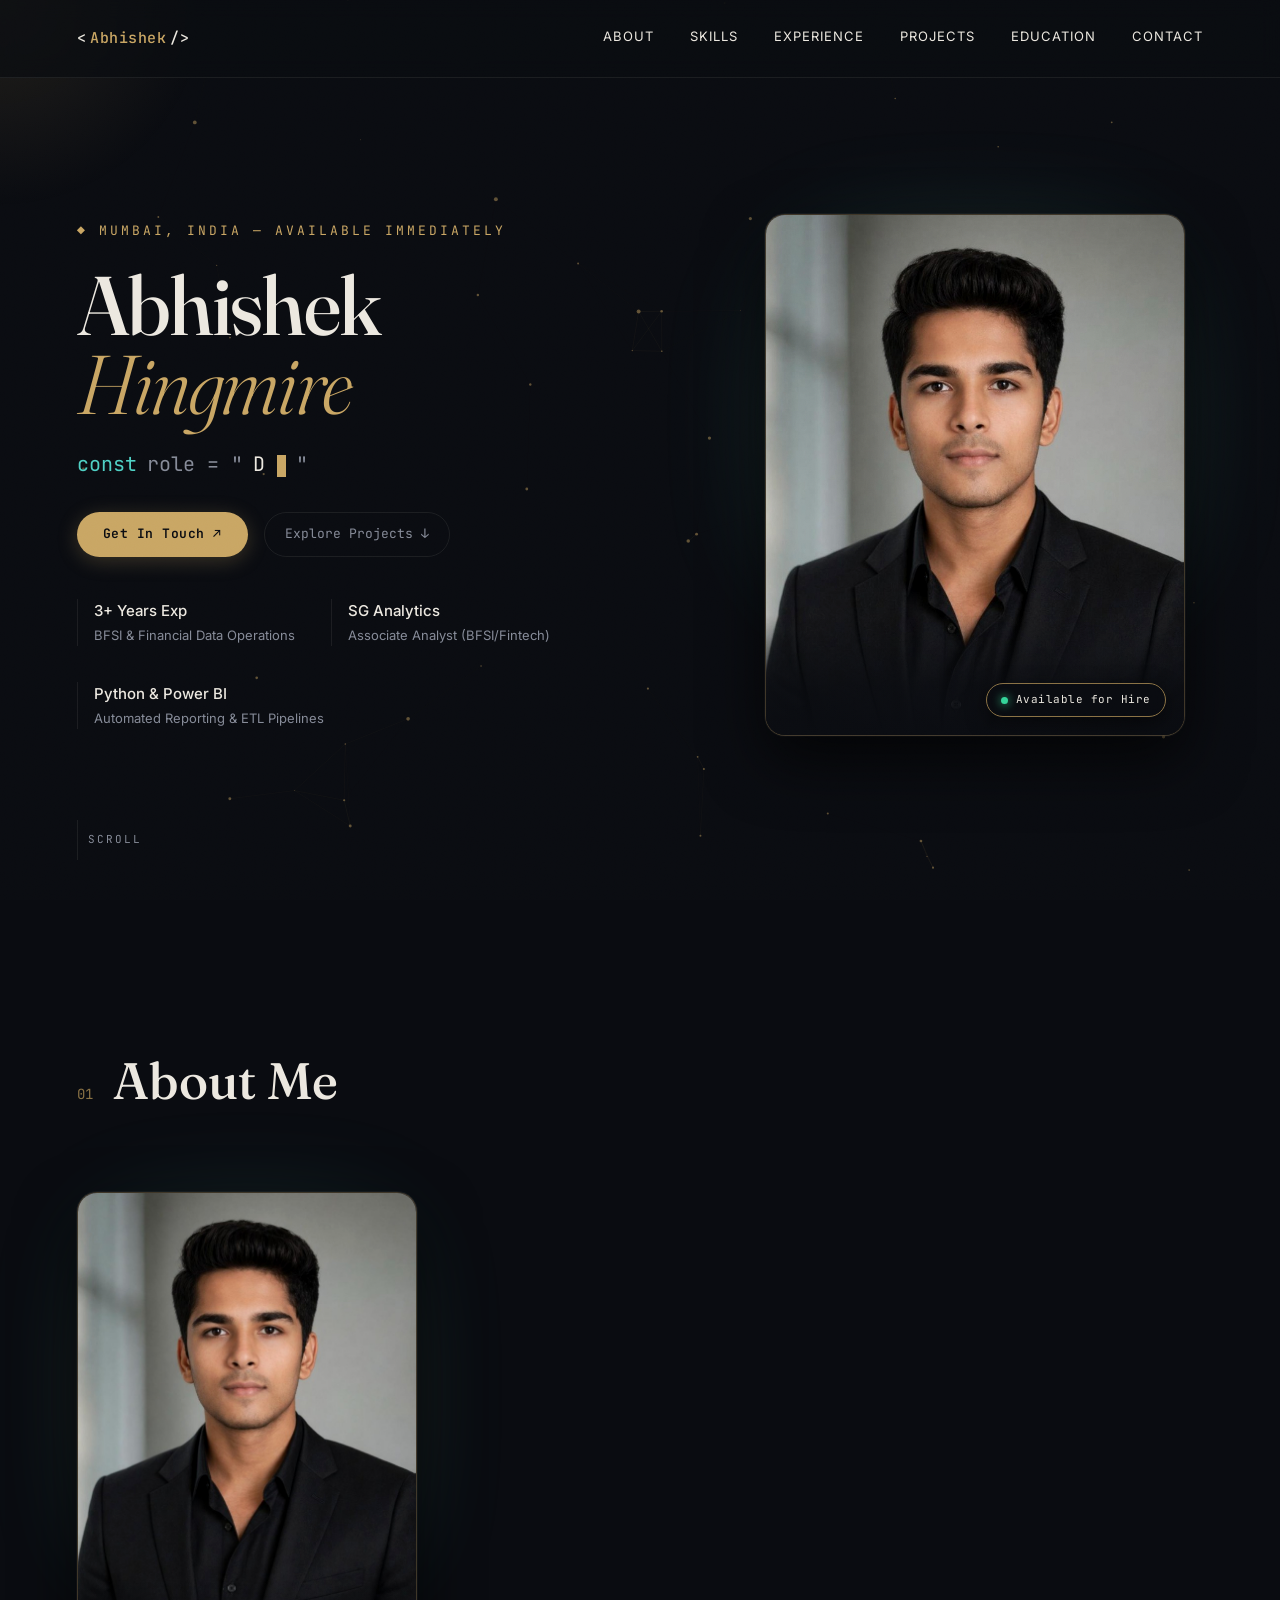
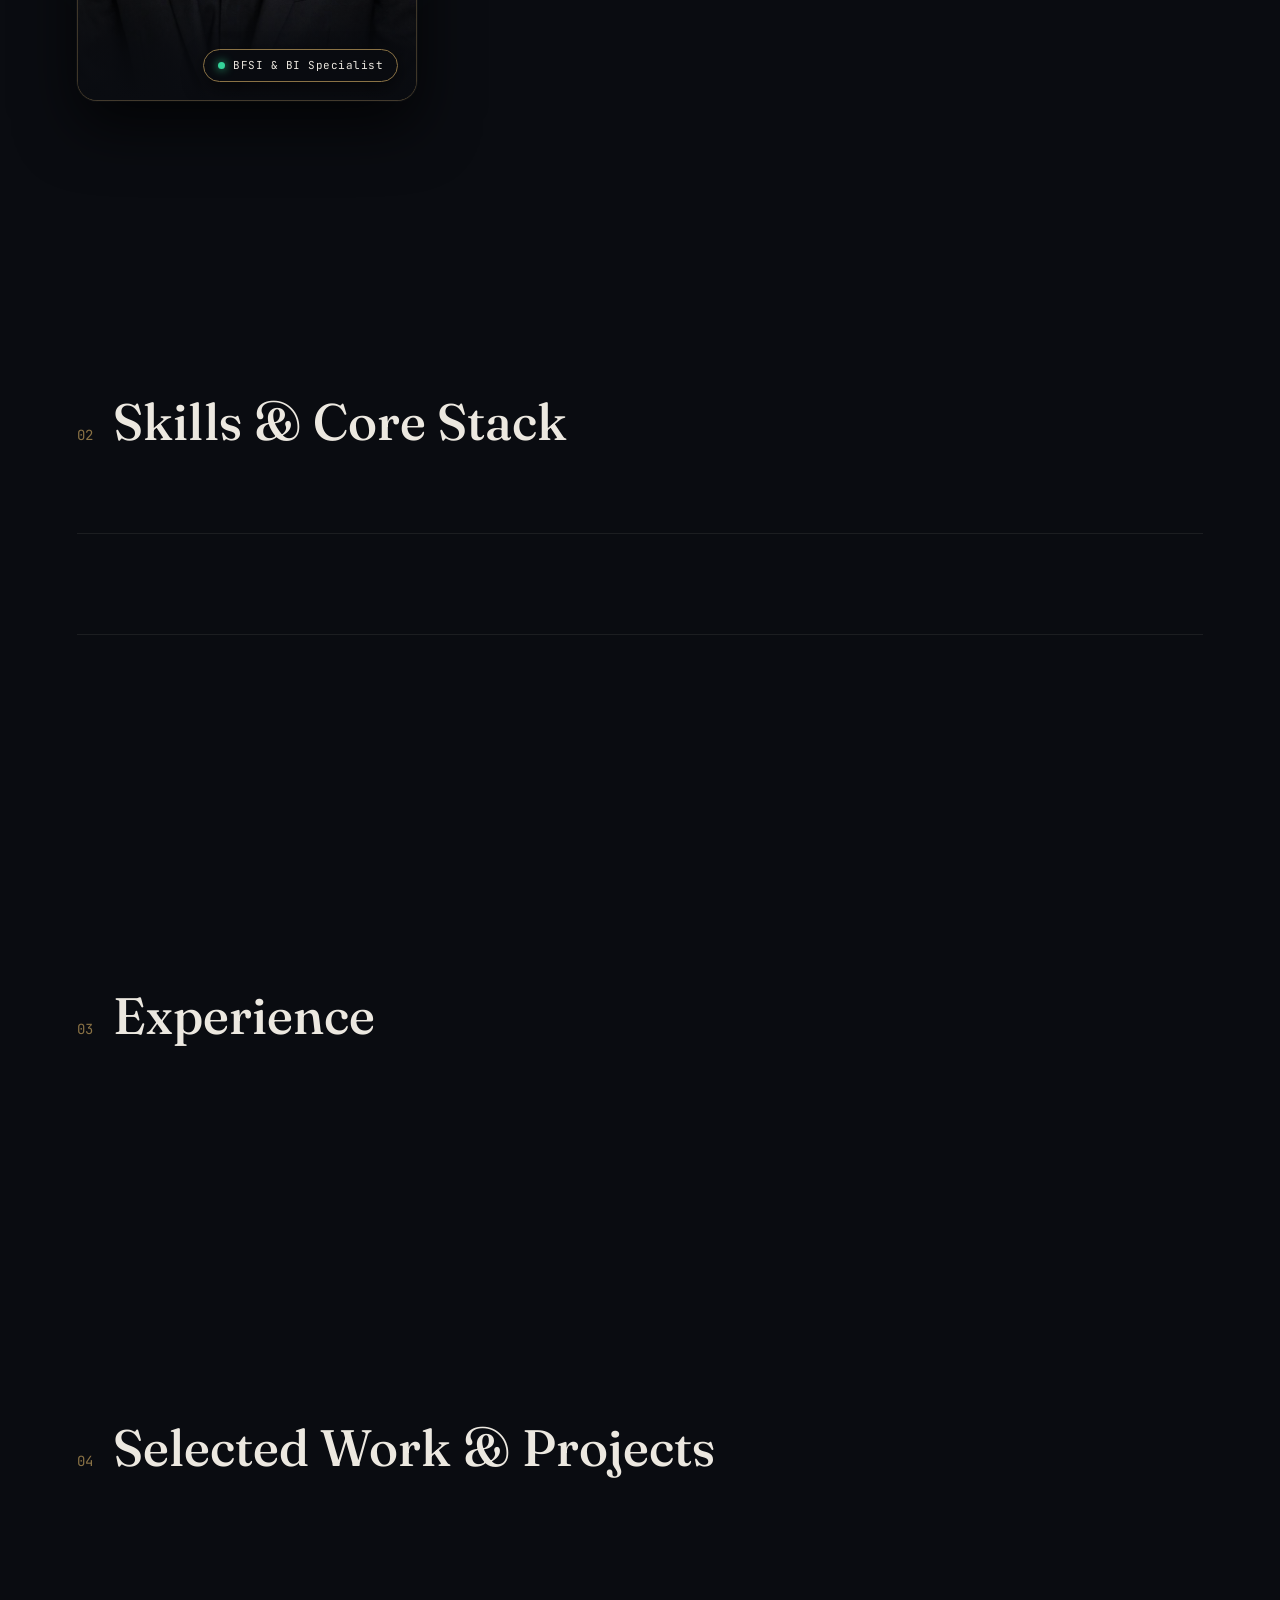
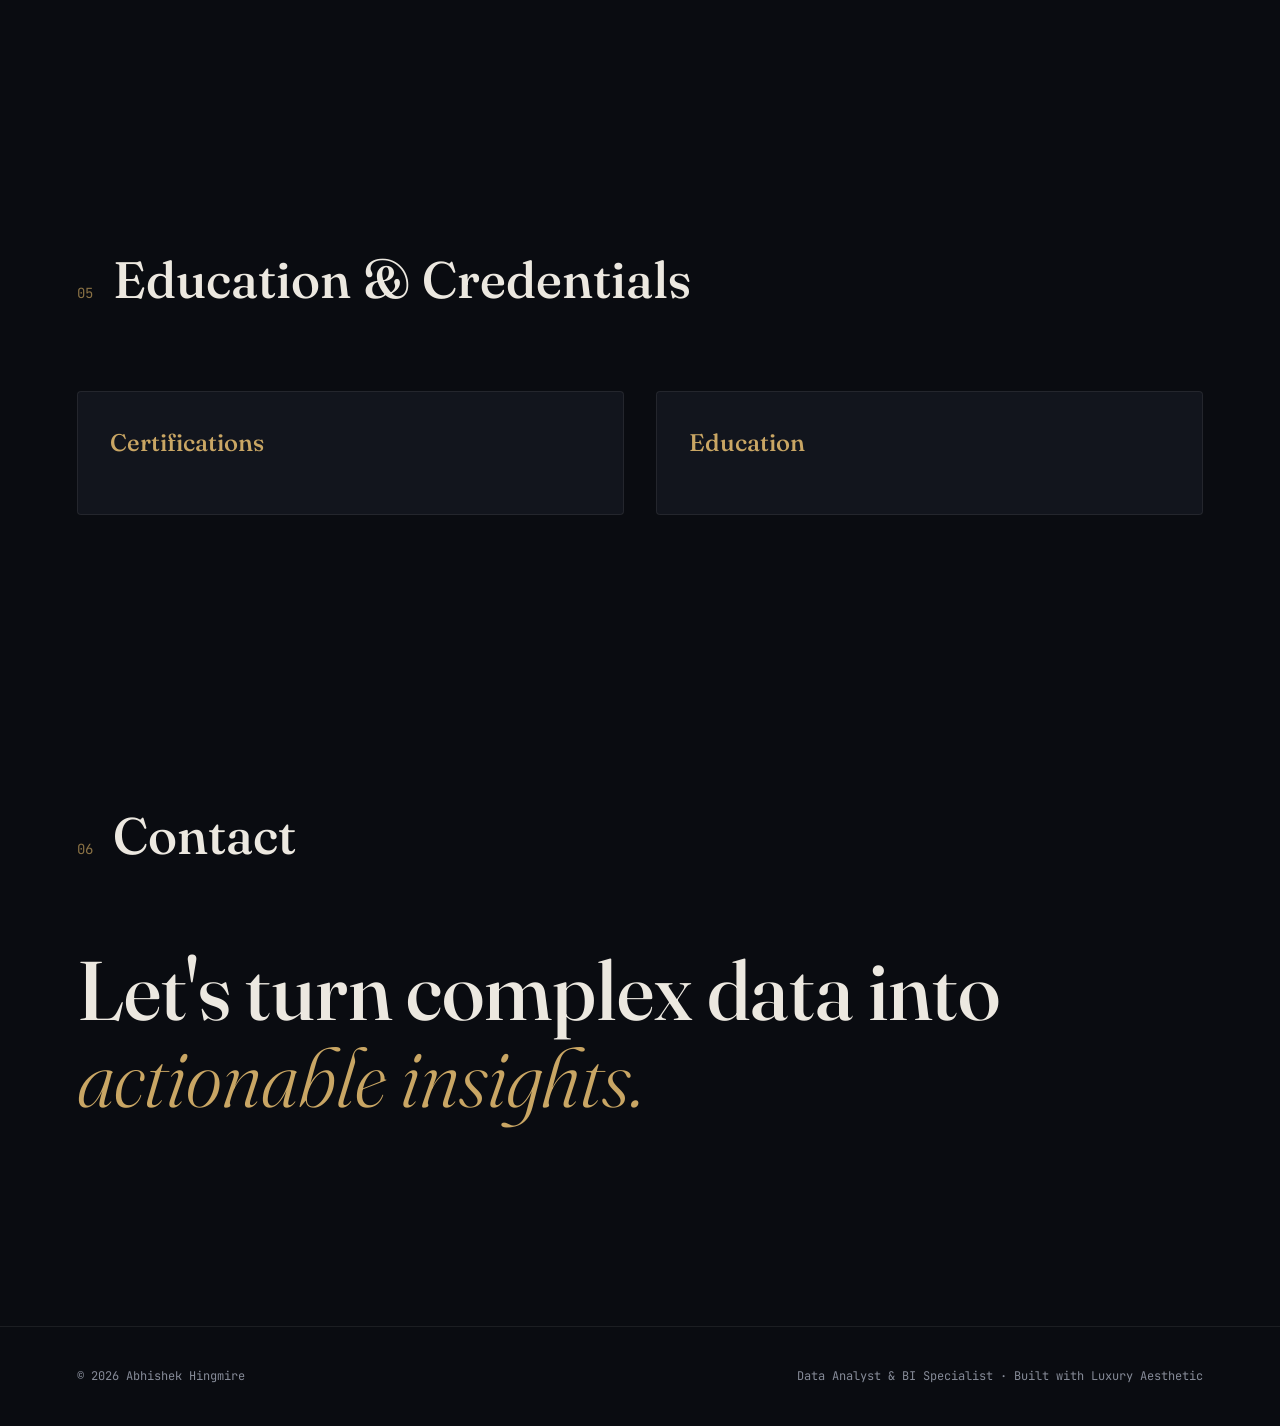
==== index.html @ c0e86081 "Add files via upload" ====
<!DOCTYPE html>
<html lang="en">
<head>
  <meta charset="UTF-8">
  <meta name="viewport" content="width=device-width, initial-scale=1.0">
  <title>Abhishek Hingmire — Data Analyst | BFSI & BI Specialist</title>
  <meta name="description" content="Portfolio of Abhishek Hingmire - Data Analyst with 3+ years experience in BFSI, Fintech analytics, Business Intelligence, Python, SQL, and MIS reporting.">
  <link rel="preconnect" href="https://fonts.googleapis.com">
  <link rel="preconnect" href="https://fonts.gstatic.com" crossorigin>
  <link href="https://fonts.googleapis.com/css2?family=Fraunces:ital,opsz,wght@0,9..144,300;0,9..144,500;0,9..144,600;1,9..144,400&family=Inter:wght@300;400;500;600;700&family=JetBrains+Mono:wght@400;500&display=swap" rel="stylesheet">
  <link rel="stylesheet" href="style.css">
</head>
<body>

  <div id="glow"></div>

  <!-- NAVIGATION -->
  <nav>
    <div class="logo" id="site-logo">&lt;<span>Abhishek</span>/&gt;</div>
    <div class="nav-links">
      <a href="#about">About</a>
      <a href="#skills">Skills</a>
      <a href="#experience">Experience</a>
      <a href="#projects">Projects</a>
      <a href="#credentials">Education</a>
      <a href="#contact">Contact</a>
    </div>
    <button class="nav-toggle" id="nav-toggle" aria-label="Toggle Navigation">☰</button>
  </nav>

  <!-- MOBILE MENU -->
  <div class="mobile-menu" id="mobile-menu">
    <a href="#about">About</a>
    <a href="#skills">Skills</a>
    <a href="#experience">Experience</a>
    <a href="#projects">Projects</a>
    <a href="#credentials">Education & Certs</a>
    <a href="#contact">Contact</a>
  </div>

  <!-- HERO SECTION -->
  <section class="hero" id="hero">
    <canvas id="particles"></canvas>
    <div class="hero-inner">
      <div class="hero-content">
        <div class="eyebrow" id="hero-eyebrow">Mumbai, India — Available Immediately</div>
        <h1 class="name" id="hero-name">Abhishek<br><em>Hingmire</em></h1>
        <div class="role-line">
          <span class="bracket">const</span> role = "<span id="typed"></span><span class="cursor-blink"></span>"
        </div>
        <div class="hero-actions">
          <a href="#contact" class="hero-cta-btn">Get In Touch ↗</a>
          <a href="#projects" class="hero-secondary-btn">Explore Projects ↓</a>
        </div>
        <div class="hero-meta" id="hero-meta">
          <div><strong>3+ Years Exp</strong>BFSI & Financial Data Operations</div>
          <div><strong>SG Analytics</strong>Associate Analyst (BFSI/Fintech)</div>
          <div><strong>Python & Power BI</strong>Automated Reporting & ETL Pipelines</div>
        </div>
      </div>

      <!-- HERO PROFILE IMAGE (Beside Name matching Reference) -->
      <div class="hero-image-wrap reveal">
        <div class="hero-img-glow"></div>
        <div class="hero-img-frame">
          <img src="profile.jpg" id="hero-profile-img" alt="Abhishek Hingmire - Data Analyst" class="hero-profile-img" />
          <div class="hero-img-fade"></div>
          <div class="hero-img-badge" id="hero-img-badge">
            <span class="pulse-dot"></span>
            <span id="hero-badge-text">Available for Hire</span>
          </div>
        </div>
      </div>
    </div>
    <div class="scroll-cue">
      <div class="line"></div>SCROLL
    </div>
  </section>

  <!-- 01 ABOUT SECTION -->
  <section id="about">
    <div class="section-head reveal">
      <span class="section-num">01</span>
      <h2 class="section-title">About Me</h2>
    </div>
    <div class="about-grid">
      <!-- Left: Profile Picture Box -->
      <div class="about-image-wrap reveal-left">
        <div class="hero-img-glow"></div>
        <div class="hero-img-frame about-photo-frame">
          <img src="profile.jpg" id="about-profile-img" alt="Abhishek Hingmire - Data Analyst" class="hero-profile-img" />
          <div class="hero-img-fade"></div>
          <div class="hero-img-badge">
            <span class="pulse-dot"></span>
            <span id="about-badge-text">BFSI & BI Specialist</span>
          </div>
        </div>
      </div>

      <!-- Middle: Narrative Bio -->
      <div class="about-text reveal" id="about-text-container">
        <!-- Injected via app.js -->
      </div>

      <!-- Right: Stat Cards (Stacked vertically one below another) -->
      <div class="stats-column reveal-right" id="about-stats-container">
        <!-- Injected via app.js -->
      </div>
    </div>
  </section>

  <!-- 02 SKILLS SECTION -->
  <section id="skills">
    <div class="section-head reveal">
      <span class="section-num">02</span>
      <h2 class="section-title">Skills & Core Stack</h2>
    </div>
    <div class="skills-wrap reveal">
      <div class="marquee" id="skills-marquee">
        <!-- Injected via app.js -->
      </div>
    </div>
    <div class="skills-category-grid reveal" id="skill-categories-container">
      <!-- Injected via app.js -->
    </div>
  </section>

  <!-- 03 EXPERIENCE SECTION -->
  <section id="experience">
    <div class="section-head reveal">
      <span class="section-num">03</span>
      <h2 class="section-title">Experience</h2>
    </div>
    <div class="timeline reveal" id="experience-timeline">
      <!-- Injected via app.js -->
    </div>
  </section>

  <!-- 04 PROJECTS SECTION -->
  <section id="projects">
    <div class="section-head reveal">
      <span class="section-num">04</span>
      <h2 class="section-title">Selected Work & Projects</h2>
    </div>
    <div class="projects-grid" id="projects-grid">
      <!-- Injected via app.js -->
    </div>
  </section>

  <!-- 05 EDUCATION & CERTIFICATIONS -->
  <section id="credentials">
    <div class="section-head reveal">
      <span class="section-num">05</span>
      <h2 class="section-title">Education & Credentials</h2>
    </div>
    <div class="credentials-grid reveal">
      <div class="cred-card">
        <h3>Certifications</h3>
        <div id="cred-certs-list">
          <!-- Injected via app.js -->
        </div>
      </div>
      <div class="cred-card">
        <h3>Education</h3>
        <div id="cred-edu-list">
          <!-- Injected via app.js -->
        </div>
      </div>
    </div>
  </section>

  <!-- 06 CONTACT SECTION -->
  <section id="contact" class="contact-section">
    <div class="section-head reveal">
      <span class="section-num">06</span>
      <h2 class="section-title">Contact</h2>
    </div>
    <h3 class="contact-title reveal">Let's turn complex data into <em>actionable insights.</em></h3>
    <div class="contact-links reveal" id="contact-links">
      <!-- Injected via app.js -->
    </div>
  </section>

  <!-- FOOTER -->
  <footer>
    <span id="footer-copyright">© 2026 Abhishek Hingmire</span>
    <span>Data Analyst & BI Specialist · Built with Luxury Aesthetic</span>
  </footer>

  <!-- SCRIPTS -->
  <script src="data.js"></script>
  <script src="app.js"></script>
</body>
</html>
---- style.css ----
:root {
  --ink: #0a0c11;
  --ink-2: #12151d;
  --ink-3: #1a1e29;
  --champagne: #c9a664;
  --champagne-dim: #8a7245;
  --teal: #4fd1c5;
  --off-white: #ece8e0;
  --muted: #868b98;
  --line: rgba(236, 232, 224, 0.08);
  --line-strong: rgba(236, 232, 224, 0.16);
  --radius-sm: 4px;
  --radius-md: 8px;
  --radius-pill: 100px;
  --font-serif: 'Fraunces', Georgia, serif;
  --font-sans: 'Inter', -apple-system, BlinkMacSystemFont, sans-serif;
  --font-mono: 'JetBrains Mono', monospace;
}

* {
  margin: 0;
  padding: 0;
  box-sizing: border-box;
}

html {
  scroll-behavior: smooth;
}

body {
  background: var(--ink);
  color: var(--off-white);
  font-family: var(--font-sans);
  overflow-x: hidden;
  cursor: default;
  line-height: 1.6;
}

::selection {
  background: var(--champagne);
  color: var(--ink);
}

/* Noise overlay */
body::before {
  content: "";
  position: fixed;
  inset: 0;
  background-image: url("data:image/svg+xml,%3Csvg xmlns='http://www.w3.org/2000/svg' width='120' height='120'%3E%3Cfilter id='n'%3E%3CfeTurbulence type='fractalNoise' baseFrequency='0.9' numOctaves='2' stitchTiles='stitch'/%3E%3C/filter%3E%3Crect width='100%25' height='100%25' filter='url(%23n)' opacity='0.035'/%3E%3C/svg%3E");
  pointer-events: none;
  z-index: 999;
  mix-blend-mode: overlay;
}

a {
  color: inherit;
  text-decoration: none;
}

/* Cursor glow */
#glow {
  position: fixed;
  width: 420px;
  height: 420px;
  border-radius: 50%;
  background: radial-gradient(circle, rgba(201, 166, 100, 0.12), transparent 70%);
  pointer-events: none;
  z-index: 1;
  transform: translate(-50%, -50%);
  transition: opacity 0.3s;
}

/* Navigation */
nav {
  position: fixed;
  top: 0;
  left: 0;
  right: 0;
  z-index: 100;
  display: flex;
  justify-content: space-between;
  align-items: center;
  padding: 26px 6vw;
  backdrop-filter: blur(10px);
  -webkit-backdrop-filter: blur(10px);
  background: rgba(10, 12, 17, 0.75);
  border-bottom: 1px solid var(--line);
}

.logo {
  font-family: var(--font-mono);
  font-size: 15px;
  letter-spacing: 0.5px;
  font-weight: 500;
  display: flex;
  align-items: center;
  gap: 4px;
}

.logo span {
  color: var(--champagne);
}

.nav-links {
  display: flex;
  align-items: center;
  gap: 36px;
  font-size: 13px;
  letter-spacing: 1px;
  text-transform: uppercase;
}

.nav-links a {
  position: relative;
  padding-bottom: 4px;
  color: var(--off-white);
  transition: color 0.3s ease;
}

.nav-links a:hover {
  color: var(--champagne);
}

.nav-links a::after {
  content: "";
  position: absolute;
  left: 0;
  bottom: 0;
  width: 0;
  height: 1px;
  background: var(--champagne);
  transition: width 0.35s ease;
}

.nav-links a:hover::after {
  width: 100%;
}

.admin-nav-btn {
  background: rgba(201, 166, 100, 0.12);
  border: 1px solid var(--champagne-dim) !important;
  color: var(--champagne) !important;
  padding: 6px 14px !important;
  border-radius: var(--radius-pill);
  font-size: 11px !important;
  letter-spacing: 1px;
  display: inline-flex;
  align-items: center;
  gap: 6px;
  transition: all 0.3s ease !important;
}

.admin-nav-btn:hover {
  background: var(--champagne) !important;
  color: var(--ink) !important;
  transform: translateY(-1px);
}

.admin-nav-btn::after {
  display: none !important;
}

/* Mobile Nav Toggle */
.nav-toggle {
  display: none;
  background: none;
  border: none;
  color: var(--off-white);
  font-size: 24px;
  cursor: pointer;
  z-index: 101;
}

.mobile-menu {
  position: fixed;
  top: 0;
  left: 0;
  right: 0;
  bottom: 0;
  background: var(--ink);
  padding: 100px 6vw 40px;
  display: flex;
  flex-direction: column;
  gap: 28px;
  z-index: 99;
  transform: translateY(-100%);
  transition: transform 0.4s cubic-bezier(0.16, 1, 0.3, 1);
}

.mobile-menu.active {
  transform: translateY(0);
}

.mobile-menu a {
  font-family: var(--font-serif);
  font-size: 2rem;
  color: var(--off-white);
}

.mobile-menu a:hover {
  color: var(--champagne);
}

/* HERO SECTION */
.hero {
  min-height: 100vh;
  display: flex;
  flex-direction: column;
  justify-content: center;
  position: relative;
  padding: 0 6vw;
  overflow: hidden;
}

#particles {
  position: absolute;
  inset: 0;
  z-index: 0;
  width: 100%;
  height: 100%;
}

.hero-inner {
  position: relative;
  z-index: 2;
  margin-top: 50px;
  display: grid;
  grid-template-columns: 1.15fr 0.85fr;
  gap: 50px;
  align-items: center;
  width: 100%;
}

.hero-content {
  display: flex;
  flex-direction: column;
  justify-content: center;
}

.eyebrow {
  font-family: var(--font-mono);
  color: var(--champagne);
  font-size: 13px;
  letter-spacing: 3px;
  text-transform: uppercase;
  margin-bottom: 24px;
  opacity: 0;
  animation: fadeUp 0.9s 0.2s forwards;
}

.eyebrow::before {
  content: "◆ ";
}

h1.name {
  font-family: var(--font-serif);
  font-weight: 500;
  font-size: clamp(2.8rem, 6.5vw, 6.2rem);
  line-height: 0.95;
  letter-spacing: -0.02em;
  opacity: 0;
  animation: fadeUp 1s 0.35s forwards;
}

h1.name em {
  font-style: italic;
  font-weight: 300;
  color: var(--champagne);
}

.role-line {
  margin-top: 24px;
  font-family: var(--font-mono);
  font-size: clamp(0.95rem, 2vw, 1.25rem);
  color: var(--muted);
  display: flex;
  align-items: center;
  gap: 10px;
  opacity: 0;
  animation: fadeUp 1s 0.55s forwards;
}

.role-line .bracket {
  color: var(--teal);
}

#typed {
  color: var(--off-white);
}

.cursor-blink {
  display: inline-block;
  width: 9px;
  height: 1.1em;
  background: var(--champagne);
  animation: blink 1s steps(1) infinite;
  margin-left: 2px;
  transform: translateY(2px);
}

@keyframes blink {
  50% {
    opacity: 0;
  }
}

.hero-actions {
  margin-top: 32px;
  display: flex;
  align-items: center;
  gap: 16px;
  flex-wrap: wrap;
  opacity: 0;
  animation: fadeUp 1s 0.65s forwards;
}

.hero-cta-btn {
  background: var(--champagne);
  color: var(--ink);
  font-family: var(--font-mono);
  font-size: 13px;
  font-weight: 600;
  letter-spacing: 0.5px;
  padding: 12px 26px;
  border-radius: var(--radius-pill);
  display: inline-flex;
  align-items: center;
  gap: 8px;
  transition: all 0.3s cubic-bezier(0.16, 1, 0.3, 1);
  box-shadow: 0 4px 20px rgba(201, 166, 100, 0.25);
}

.hero-cta-btn:hover {
  background: #deb66f;
  transform: translateY(-2px);
  box-shadow: 0 8px 30px rgba(201, 166, 100, 0.4);
}

.hero-secondary-btn {
  font-family: var(--font-mono);
  font-size: 13px;
  color: var(--muted);
  padding: 11px 20px;
  border: 1px solid var(--line);
  border-radius: var(--radius-pill);
  transition: all 0.3s ease;
}

.hero-secondary-btn:hover {
  color: var(--off-white);
  border-color: var(--champagne);
  transform: translateY(-2px);
}

.hero-meta {
  margin-top: 42px;
  display: flex;
  gap: 36px;
  flex-wrap: wrap;
  opacity: 0;
  animation: fadeUp 1s 0.75s forwards;
}

.hero-meta div {
  font-size: 13px;
  color: var(--muted);
  border-left: 1px solid var(--line);
  padding-left: 16px;
}

.hero-meta strong {
  display: block;
  color: var(--off-white);
  font-size: 15px;
  font-weight: 500;
  margin-bottom: 2px;
}

/* HERO PROFILE IMAGE (Beside Name) */
.hero-image-wrap {
  position: relative;
  display: flex;
  justify-content: center;
  align-items: center;
  z-index: 2;
}

.hero-img-glow {
  position: absolute;
  inset: -20px;
  border-radius: 30px;
  background: radial-gradient(circle at 50% 40%, rgba(201, 166, 100, 0.22), rgba(79, 209, 197, 0.08) 50%, transparent 70%);
  filter: blur(35px);
  pointer-events: none;
  z-index: 1;
}

.hero-img-frame {
  position: relative;
  z-index: 2;
  width: 100%;
  max-width: 420px;
  border-radius: 20px;
  overflow: hidden;
  border: 1px solid rgba(201, 166, 100, 0.28);
  background: linear-gradient(180deg, rgba(18, 21, 29, 0.7) 0%, rgba(10, 12, 17, 0.95) 100%);
  box-shadow: 0 25px 60px rgba(0, 0, 0, 0.7), 0 0 0 1px rgba(236, 232, 224, 0.05);
  transition: transform 0.4s ease, border-color 0.4s ease, box-shadow 0.4s ease;
}

.hero-img-frame:hover {
  transform: translateY(-6px) scale(1.01);
  border-color: var(--champagne);
  box-shadow: 0 30px 70px rgba(0, 0, 0, 0.8), 0 0 30px rgba(201, 166, 100, 0.25);
}

.hero-profile-img {
  width: 100%;
  height: auto;
  max-height: 520px;
  object-fit: cover;
  object-position: top center;
  display: block;
  filter: contrast(1.03) brightness(0.98);
  transition: transform 0.6s cubic-bezier(0.16, 1, 0.3, 1), filter 0.4s ease;
}

.hero-img-frame:hover .hero-profile-img {
  transform: scale(1.03);
  filter: contrast(1.06) brightness(1.02);
}

.hero-img-fade {
  position: absolute;
  bottom: 0;
  left: 0;
  right: 0;
  height: 120px;
  background: linear-gradient(to top, var(--ink) 0%, rgba(10, 12, 17, 0.8) 40%, transparent 100%);
  pointer-events: none;
  z-index: 2;
}

.hero-img-badge {
  position: absolute;
  bottom: 18px;
  right: 18px;
  z-index: 3;
  background: rgba(10, 12, 17, 0.88);
  backdrop-filter: blur(12px);
  -webkit-backdrop-filter: blur(12px);
  border: 1px solid var(--champagne-dim);
  color: var(--off-white);
  padding: 7px 14px;
  border-radius: var(--radius-pill);
  font-family: var(--font-mono);
  font-size: 11px;
  letter-spacing: 0.5px;
  display: flex;
  align-items: center;
  gap: 8px;
  box-shadow: 0 6px 20px rgba(0, 0, 0, 0.5);
}

.pulse-dot {
  width: 7px;
  height: 7px;
  border-radius: 50%;
  background: #34d399;
  box-shadow: 0 0 10px #34d399;
  animation: pulse 2s infinite;
}

@keyframes pulse {
  0% {
    transform: scale(0.95);
    box-shadow: 0 0 0 0 rgba(52, 211, 153, 0.7);
  }
  70% {
    transform: scale(1);
    box-shadow: 0 0 0 7px rgba(52, 211, 153, 0);
  }
  100% {
    transform: scale(0.95);
    box-shadow: 0 0 0 0 rgba(52, 211, 153, 0);
  }
}

.scroll-cue {
  position: absolute;
  bottom: 40px;
  left: 6vw;
  font-family: var(--font-mono);
  font-size: 11px;
  color: var(--muted);
  display: flex;
  align-items: center;
  gap: 10px;
  letter-spacing: 2px;
}

.scroll-cue .line {
  width: 1px;
  height: 40px;
  background: var(--line);
  position: relative;
  overflow: hidden;
}

.scroll-cue .line::after {
  content: "";
  position: absolute;
  top: -40px;
  left: 0;
  width: 100%;
  height: 40px;
  background: var(--champagne);
  animation: scrollDown 2s ease-in-out infinite;
}

@keyframes scrollDown {
  0% {
    top: -40px;
  }
  60% {
    top: 40px;
  }
  100% {
    top: 40px;
  }
}

@keyframes fadeUp {
  from {
    opacity: 0;
    transform: translateY(24px);
  }
  to {
    opacity: 1;
    transform: translateY(0);
  }
}

/* SHARED SECTION STYLES */
section {
  padding: 140px 6vw;
  position: relative;
}

.section-head {
  display: flex;
  align-items: baseline;
  gap: 20px;
  margin-bottom: 70px;
}

.section-num {
  font-family: var(--font-mono);
  color: var(--champagne-dim);
  font-size: 14px;
}

.section-title {
  font-family: var(--font-serif);
  font-weight: 500;
  font-size: clamp(2rem, 4vw, 3.2rem);
}

/* SMOOTH SCROLL TRIGGER ANIMATION SYSTEM */
.reveal {
  opacity: 0;
  transform: translateY(45px);
  transition: opacity 0.9s cubic-bezier(0.16, 1, 0.3, 1), transform 0.9s cubic-bezier(0.16, 1, 0.3, 1);
  will-change: opacity, transform;
}

.reveal.in {
  opacity: 1;
  transform: translateY(0);
}

.reveal-left {
  opacity: 0;
  transform: translateX(-50px);
  transition: opacity 1s cubic-bezier(0.16, 1, 0.3, 1), transform 1s cubic-bezier(0.16, 1, 0.3, 1);
  will-change: opacity, transform;
}

.reveal-left.in {
  opacity: 1;
  transform: translateX(0);
}

.reveal-right {
  opacity: 0;
  transform: translateX(50px);
  transition: opacity 1s cubic-bezier(0.16, 1, 0.3, 1), transform 1s cubic-bezier(0.16, 1, 0.3, 1);
  will-change: opacity, transform;
}

.reveal-right.in {
  opacity: 1;
  transform: translateX(0);
}

.reveal-scale {
  opacity: 0;
  transform: scale(0.92) translateY(30px);
  transition: opacity 1s cubic-bezier(0.16, 1, 0.3, 1), transform 1s cubic-bezier(0.16, 1, 0.3, 1);
  will-change: opacity, transform;
}

.reveal-scale.in {
  opacity: 1;
  transform: scale(1) translateY(0);
}

.delay-1 { transition-delay: 0.15s; }
.delay-2 { transition-delay: 0.3s; }
.delay-3 { transition-delay: 0.45s; }
.delay-4 { transition-delay: 0.6s; }

/* ABOUT SECTION */
.about-grid {
  display: grid;
  grid-template-columns: 340px 1.25fr 0.8fr;
  gap: 40px;
  align-items: start;
}

.about-image-wrap {
  position: sticky;
  top: 120px;
  display: flex;
  justify-content: center;
  align-items: center;
}

.about-photo-frame {
  width: 100%;
  max-width: 340px;
}

.about-text p {
  font-size: 1.08rem;
  line-height: 1.85;
  color: #cfcbc2;
  margin-bottom: 22px;
}

.about-text p:last-child {
  margin-bottom: 0;
}

.about-text strong {
  color: var(--champagne);
  font-weight: 500;
}

.stats-column {
  display: flex;
  flex-direction: column;
  gap: 16px;
}

.stat-card {
  background: var(--ink-2);
  border: 1px solid var(--line);
  border-radius: var(--radius-sm);
  padding: 26px 28px;
  transition: border-color 0.3s cubic-bezier(0.16, 1, 0.3, 1), transform 0.3s cubic-bezier(0.16, 1, 0.3, 1), box-shadow 0.3s ease;
}

.stat-card:hover {
  border-color: var(--champagne-dim);
  transform: translateX(-4px);
  box-shadow: 0 10px 25px rgba(0, 0, 0, 0.5);
}

.stat-card .num {
  font-family: var(--font-serif);
  font-size: 2.4rem;
  color: var(--champagne);
  line-height: 1.1;
}

.stat-card .label {
  font-size: 12.5px;
  color: var(--muted);
  text-transform: uppercase;
  letter-spacing: 1px;
  margin-top: 6px;
  line-height: 1.4;
}

/* SKILLS SECTION */
.skills-wrap {
  border-top: 1px solid var(--line);
  border-bottom: 1px solid var(--line);
  padding: 50px 0;
  overflow: hidden;
  position: relative;
}

.marquee {
  display: flex;
  width: max-content;
  animation: scroll 28s linear infinite;
}

.marquee:hover {
  animation-play-state: paused;
}

.marquee span {
  font-family: var(--font-serif);
  font-style: italic;
  font-size: clamp(2rem, 5vw, 3.8rem);
  color: transparent;
  -webkit-text-stroke: 1px var(--line);
  padding: 0 40px;
  white-space: nowrap;
  transition: color 0.3s, -webkit-text-stroke 0.3s;
}

.marquee span:hover {
  color: var(--champagne);
  -webkit-text-stroke: 1px var(--champagne);
}

@keyframes scroll {
  from {
    transform: translateX(0);
  }
  to {
    transform: translateX(-50%);
  }
}

.skills-category-grid {
  margin-top: 60px;
  display: grid;
  grid-template-columns: repeat(auto-fit, minmax(320px, 1fr));
  gap: 28px;
}

.skill-category-card {
  background: var(--ink-2);
  border: 1px solid var(--line);
  border-radius: var(--radius-sm);
  padding: 24px;
  transition: border-color 0.3s ease;
}

.skill-category-card:hover {
  border-color: var(--line-strong);
}

.skill-cat-title {
  font-family: var(--font-mono);
  font-size: 12px;
  color: var(--champagne);
  letter-spacing: 1.5px;
  text-transform: uppercase;
  margin-bottom: 16px;
  display: flex;
  align-items: center;
  gap: 8px;
}

.skill-cat-title::before {
  content: "";
  display: inline-block;
  width: 6px;
  height: 6px;
  border-radius: 50%;
  background: var(--champagne);
}

.skill-tags {
  display: flex;
  flex-wrap: wrap;
  gap: 10px;
}

.tag {
  font-family: var(--font-mono);
  font-size: 12px;
  padding: 7px 14px;
  border: 1px solid var(--line);
  border-radius: var(--radius-pill);
  color: var(--muted);
  transition: all 0.3s;
}

.tag:hover {
  border-color: var(--teal);
  color: var(--teal);
  transform: translateY(-2px);
}

/* EXPERIENCE SECTION */
.timeline {
  position: relative;
  padding-left: 40px;
}

.timeline::before {
  content: "";
  position: absolute;
  left: 0;
  top: 6px;
  bottom: 6px;
  width: 1px;
  background: var(--line);
}

.t-item {
  position: relative;
  padding-bottom: 56px;
}

.t-item:last-child {
  padding-bottom: 0;
}

.t-item::before {
  content: "";
  position: absolute;
  left: -45px;
  top: 6px;
  width: 10px;
  height: 10px;
  border-radius: 50%;
  background: var(--ink);
  border: 2px solid var(--champagne);
  transition: transform 0.3s ease, background 0.3s ease;
}

.t-item:hover::before {
  transform: scale(1.3);
  background: var(--champagne);
}

.t-item .t-date {
  font-family: var(--font-mono);
  font-size: 12px;
  color: var(--champagne-dim);
  letter-spacing: 1px;
  text-transform: uppercase;
}

.t-item h3 {
  font-family: var(--font-serif);
  font-size: 1.7rem;
  font-weight: 500;
  margin: 8px 0 6px;
}

.t-item .t-company {
  font-family: var(--font-mono);
  font-size: 13px;
  color: var(--teal);
  margin-bottom: 14px;
}

.t-item ul {
  list-style: none;
  padding-left: 0;
}

.t-item li {
  position: relative;
  padding-left: 20px;
  color: #a0a6b5;
  font-size: 0.98rem;
  line-height: 1.75;
  margin-bottom: 10px;
}

.t-item li::before {
  content: "—";
  position: absolute;
  left: 0;
  color: var(--champagne-dim);
}

/* PROJECTS SECTION */
.projects-grid {
  display: grid;
  grid-template-columns: repeat(auto-fit, minmax(340px, 1fr));
  gap: 28px;
}

.proj-card {
  background: var(--ink-2);
  border: 1px solid var(--line);
  border-radius: var(--radius-sm);
  padding: 36px;
  position: relative;
  overflow: hidden;
  display: flex;
  flex-direction: column;
  justify-content: space-between;
  transition: transform 0.4s ease, border-color 0.4s ease;
}

.proj-card::before {
  content: "";
  position: absolute;
  top: 0;
  left: 0;
  right: 0;
  height: 2px;
  background: linear-gradient(90deg, var(--champagne), var(--teal));
  transform: scaleX(0);
  transform-origin: left;
  transition: transform 0.5s ease;
}

.proj-card:hover {
  transform: translateY(-8px);
  border-color: var(--champagne-dim);
}

.proj-card:hover::before {
  transform: scaleX(1);
}

.proj-index {
  font-family: var(--font-mono);
  font-size: 12px;
  color: var(--champagne-dim);
}

.proj-card h3 {
  font-family: var(--font-serif);
  font-size: 1.5rem;
  margin: 14px 0 12px;
  font-weight: 500;
  line-height: 1.25;
}

.proj-card p {
  color: var(--muted);
  font-size: 0.95rem;
  line-height: 1.65;
  margin-bottom: 22px;
  flex-grow: 1;
}

.proj-tags {
  display: flex;
  gap: 8px;
  flex-wrap: wrap;
  margin-bottom: 22px;
}

.proj-tags span {
  font-family: var(--font-mono);
  font-size: 11px;
  color: var(--teal);
  border: 1px solid rgba(79, 209, 197, 0.25);
  padding: 4px 10px;
  border-radius: var(--radius-pill);
}

.proj-link {
  font-size: 13px;
  letter-spacing: 0.5px;
  display: inline-flex;
  align-items: center;
  gap: 8px;
  color: var(--off-white);
  border-bottom: 1px solid var(--champagne);
  padding-bottom: 2px;
  font-family: var(--font-mono);
  width: fit-content;
  transition: color 0.3s ease;
}

.proj-link:hover {
  color: var(--champagne);
}

/* CREDENTIALS / EDUCATION SECTION */
.credentials-grid {
  display: grid;
  grid-template-columns: 1fr 1fr;
  gap: 32px;
}

.cred-card {
  background: var(--ink-2);
  border: 1px solid var(--line);
  border-radius: var(--radius-sm);
  padding: 32px;
}

.cred-card h3 {
  font-family: var(--font-serif);
  font-size: 1.5rem;
  margin-bottom: 20px;
  color: var(--champagne);
  font-weight: 500;
}

.cred-item {
  padding: 16px 0;
  border-bottom: 1px solid var(--line);
}

.cred-item:last-child {
  border-bottom: none;
  padding-bottom: 0;
}

.cred-title {
  font-size: 1.05rem;
  font-weight: 500;
  color: var(--off-white);
  margin-bottom: 4px;
}

.cred-meta {
  font-family: var(--font-mono);
  font-size: 12px;
  color: var(--muted);
  display: flex;
  justify-content: space-between;
}

.cred-meta .issuer {
  color: var(--teal);
}

/* CONTACT SECTION */
.contact-section {
  text-align: left;
}

.contact-title {
  font-family: var(--font-serif);
  font-weight: 500;
  font-size: clamp(2.4rem, 6.5vw, 5.2rem);
  line-height: 1.05;
  max-width: 950px;
}

.contact-title em {
  font-style: italic;
  color: var(--champagne);
  font-weight: 300;
}

.contact-links {
  display: flex;
  flex-wrap: wrap;
  gap: 40px;
  margin-top: 64px;
}

.contact-links a {
  font-family: var(--font-mono);
  font-size: 15px;
  padding-bottom: 6px;
  border-bottom: 1px solid var(--line);
  transition: border-color 0.3s, color 0.3s;
  color: var(--off-white);
}

.contact-links a:hover {
  border-color: var(--champagne);
  color: var(--champagne);
}

/* FOOTER */
footer {
  padding: 40px 6vw;
  border-top: 1px solid var(--line);
  display: flex;
  justify-content: space-between;
  align-items: center;
  font-size: 12px;
  color: var(--muted);
  font-family: var(--font-mono);
}

.footer-admin-link {
  color: var(--champagne-dim);
  transition: color 0.3s;
}

.footer-admin-link:hover {
  color: var(--champagne);
}

/* FLOATING ADMIN QUICK ACTION BUTTON */
.floating-admin-badge {
  position: fixed;
  bottom: 24px;
  right: 24px;
  z-index: 95;
  background: var(--ink-2);
  border: 1px solid var(--champagne-dim);
  color: var(--champagne);
  padding: 10px 18px;
  border-radius: var(--radius-pill);
  font-family: var(--font-mono);
  font-size: 12px;
  display: flex;
  align-items: center;
  gap: 8px;
  box-shadow: 0 8px 30px rgba(0, 0, 0, 0.6);
  backdrop-filter: blur(8px);
  cursor: pointer;
  transition: all 0.3s ease;
}

.floating-admin-badge:hover {
  background: var(--champagne);
  color: var(--ink);
  transform: translateY(-3px);
  box-shadow: 0 12px 35px rgba(201, 166, 100, 0.3);
}

/* TOAST NOTIFICATION */
.toast {
  position: fixed;
  bottom: 30px;
  left: 50%;
  transform: translateX(-50%) translateY(100px);
  background: var(--ink-3);
  border: 1px solid var(--champagne);
  color: var(--off-white);
  padding: 14px 28px;
  border-radius: var(--radius-pill);
  font-family: var(--font-mono);
  font-size: 13px;
  z-index: 1000;
  box-shadow: 0 10px 30px rgba(0, 0, 0, 0.8);
  opacity: 0;
  transition: all 0.35s cubic-bezier(0.16, 1, 0.3, 1);
  pointer-events: none;
}

.toast.show {
  transform: translateX(-50%) translateY(0);
  opacity: 1;
}

/* PROJECTS SECTION */
.projects-grid {
  display: grid;
  grid-template-columns: repeat(auto-fit, minmax(280px, 1fr));
  gap: 28px;
}

/* RESPONSIVE DESIGN FOR ALL DEVICES */
@media (max-width: 1024px) {
  .about-grid {
    grid-template-columns: 1fr;
    gap: 40px;
  }
  .about-image-wrap {
    position: static;
  }
  .about-photo-frame {
    max-width: 320px;
    margin: 0 auto;
  }
  .credentials-grid {
    grid-template-columns: 1fr;
  }
}

@media (max-width: 992px) {
  .hero-inner {
    grid-template-columns: 1fr;
    gap: 40px;
    margin-top: 80px;
  }
  .hero-image-wrap {
    order: -1;
  }
  .hero-img-frame {
    max-width: 320px;
    margin: 0 auto;
  }
  .hero-meta {
    gap: 20px;
  }
}

@media (max-width: 768px) {
  nav {
    padding: 20px 6vw;
  }
  .nav-links {
    display: none;
  }
  .nav-toggle {
    display: flex;
    align-items: center;
    justify-content: center;
    width: 44px;
    height: 44px;
    font-size: 22px;
  }
  section {
    padding: 80px 6vw;
  }
  .section-head {
    margin-bottom: 40px;
  }
  h1.name {
    font-size: clamp(2.4rem, 11vw, 4.2rem);
  }
  .role-line {
    font-size: clamp(0.9rem, 3.8vw, 1.15rem);
    flex-wrap: wrap;
  }
  .hero-actions {
    margin-top: 24px;
    gap: 12px;
  }
  .hero-cta-btn,
  .hero-secondary-btn {
    width: 100%;
    justify-content: center;
    text-align: center;
    padding: 13px 20px;
  }
  .hero-meta {
    display: grid;
    grid-template-columns: 1fr;
    gap: 14px;
    margin-top: 32px;
  }
  .hero-meta div {
    padding-left: 14px;
  }
  .timeline {
    padding-left: 28px;
  }
  .t-item::before {
    left: -33px;
    top: 6px;
  }
  .t-item h3 {
    font-size: 1.35rem;
  }
  .proj-card {
    padding: 26px;
  }
  .contact-title {
    font-size: clamp(2rem, 8vw, 3.4rem);
  }
  .contact-links {
    flex-direction: column;
    gap: 18px;
    margin-top: 40px;
  }
  .contact-links a {
    display: inline-block;
    padding: 10px 0;
    font-size: 16px;
    word-break: break-all;
  }
  footer {
    flex-direction: column;
    gap: 14px;
    text-align: center;
    padding: 30px 6vw;
  }
  .floating-admin-badge {
    bottom: 16px;
    right: 16px;
    padding: 8px 14px;
    font-size: 11px;
  }
}

@media (max-width: 480px) {
  section {
    padding: 65px 5vw;
  }
  .hero-img-frame,
  .about-photo-frame {
    max-width: 270px;
  }
  .stat-card {
    padding: 20px;
  }
  .stat-card .num {
    font-size: 2rem;
  }
  .tag {
    font-size: 11px;
    padding: 6px 12px;
  }
}

@media (prefers-reduced-motion: reduce) {
  *,
  *::before,
  *::after {
    animation: none !important;
    transition: none !important;
  }
}

a:focus-visible,
button:focus-visible,
.tag:focus-visible {
  outline: 2px solid var(--champagne);
  outline-offset: 3px;
}
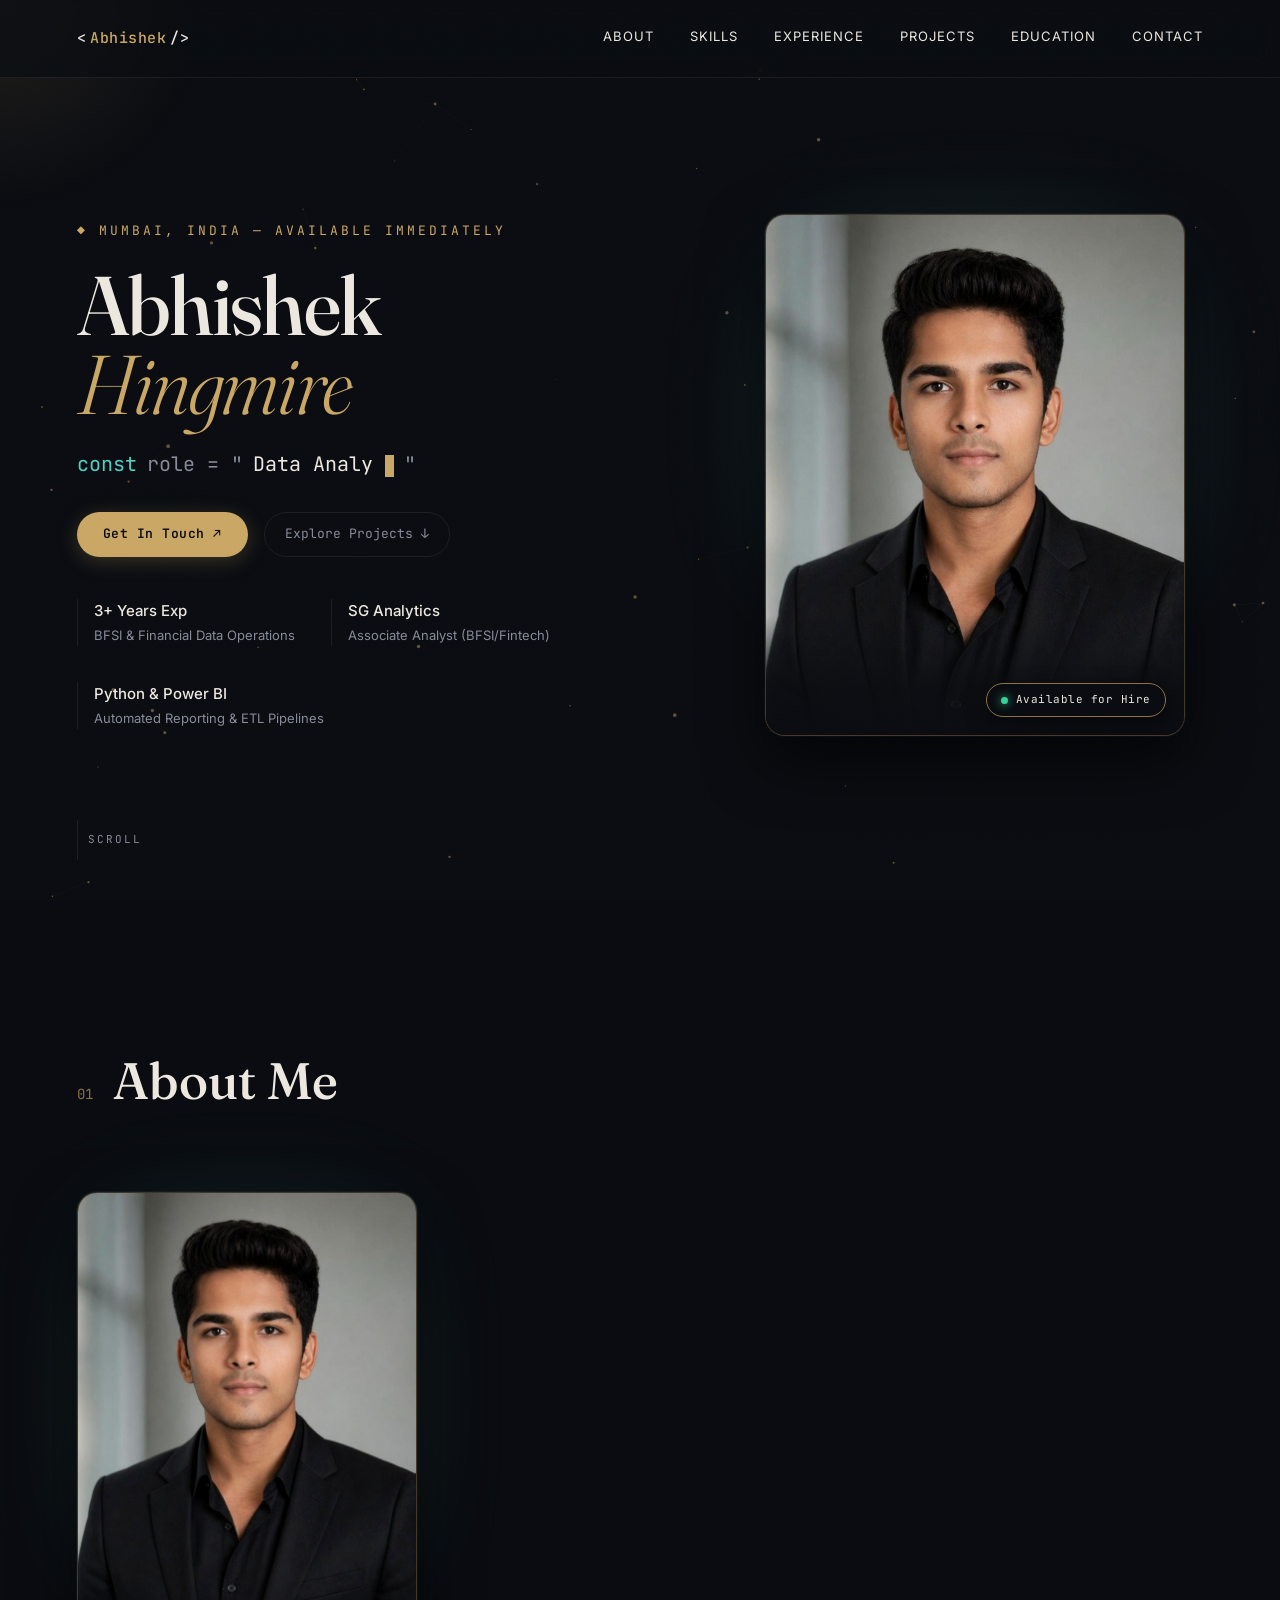
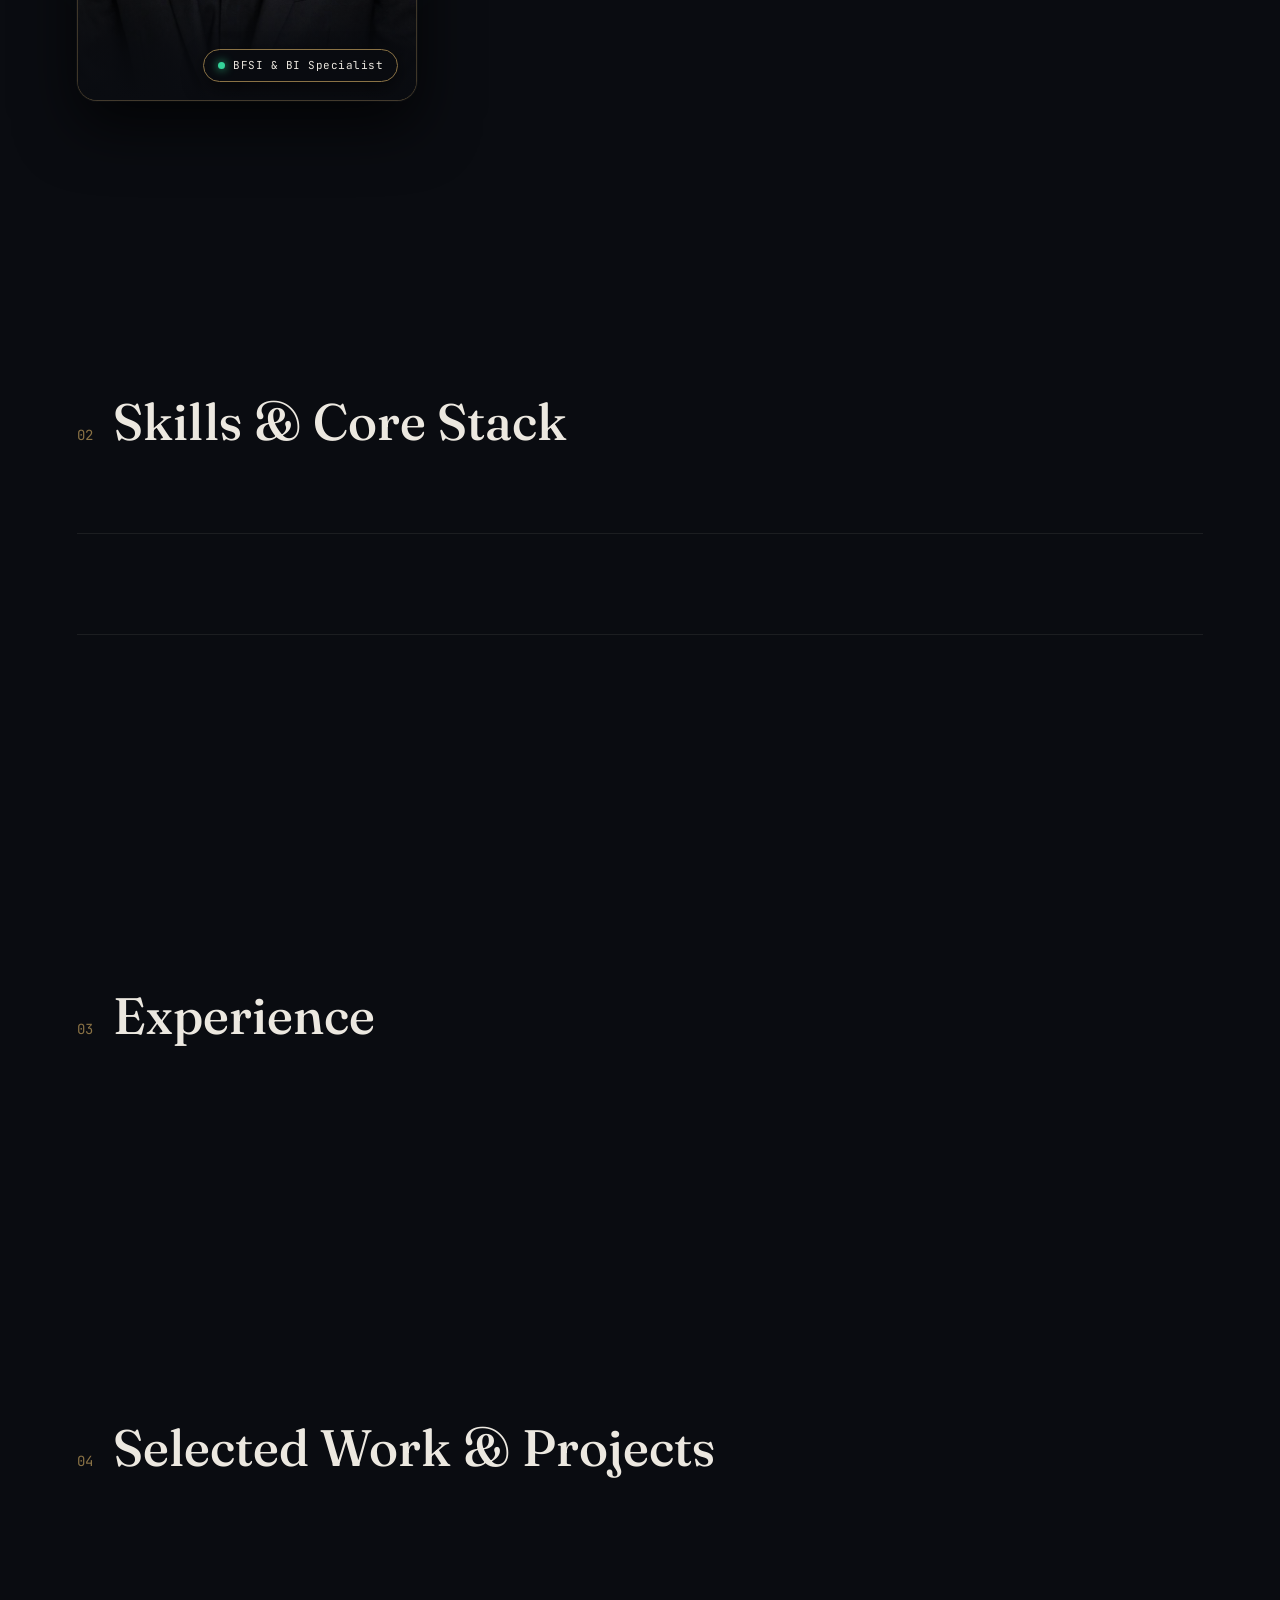
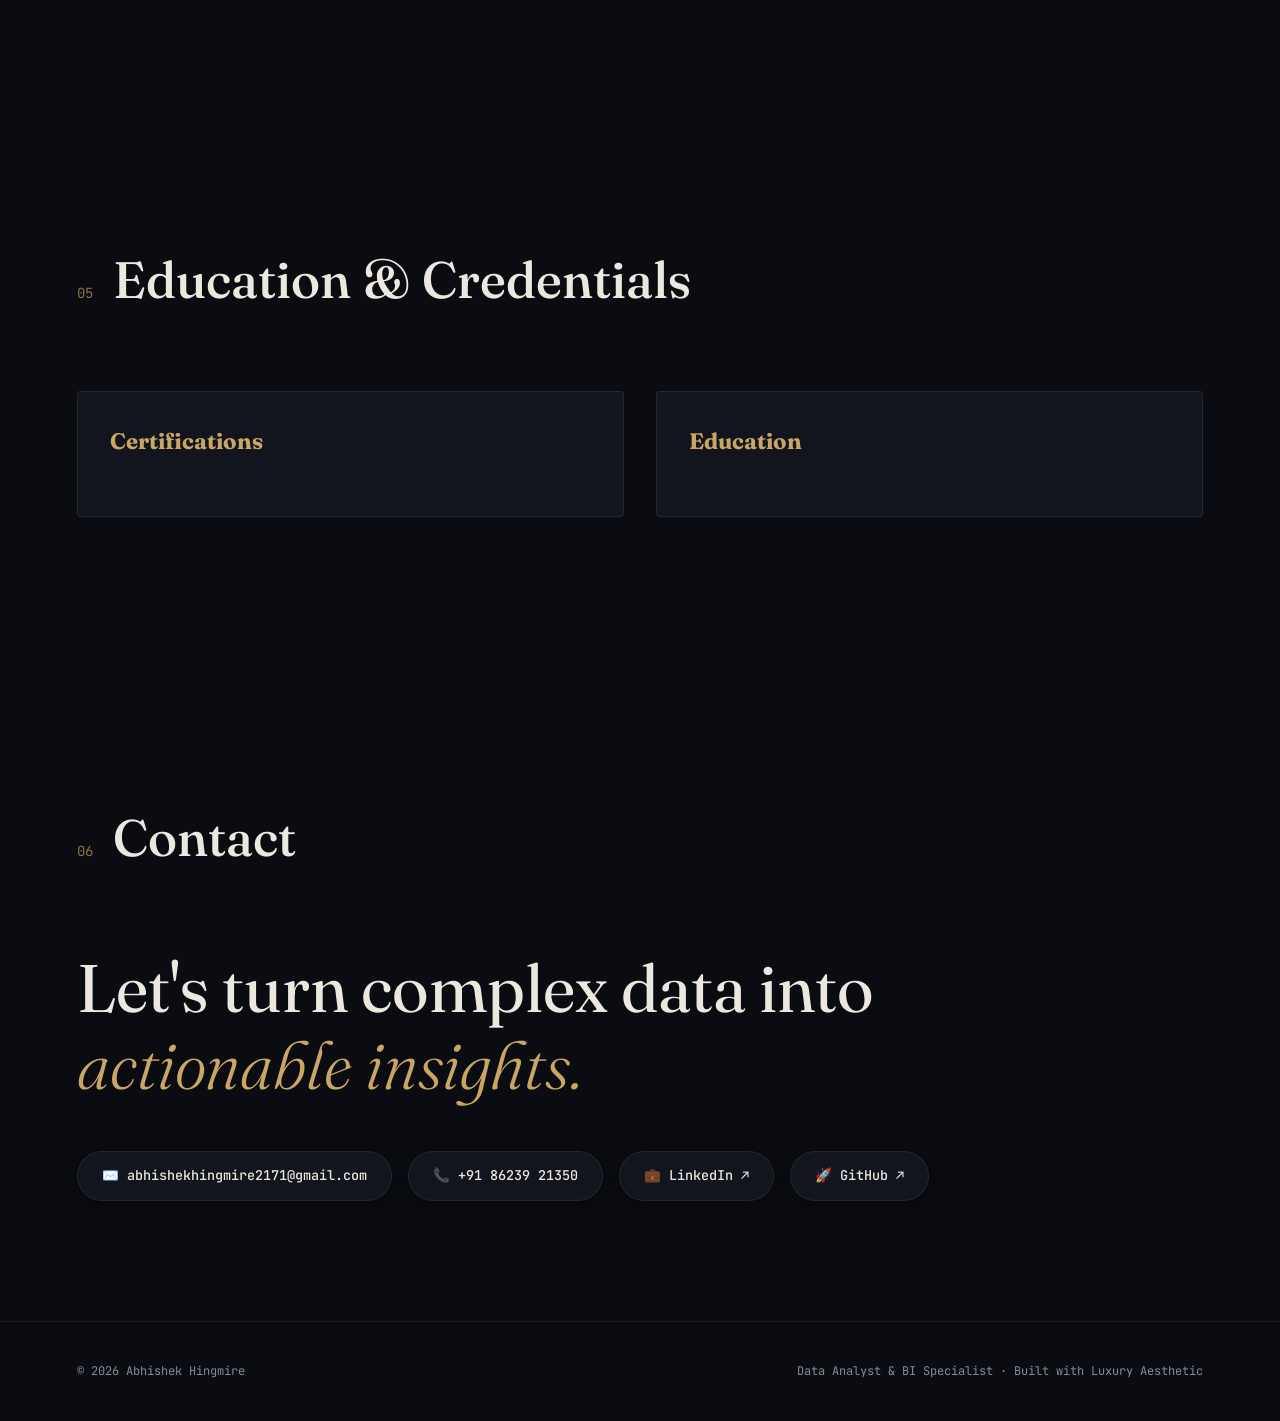
==== commit 81b54f32: "Add files via upload" ====
--- a/index.html
+++ b/index.html
@@ -81,7 +81,7 @@
   <section id="about">
     <div class="section-head reveal">
       <span class="section-num">01</span>
-      <h2 class="section-title">About Me</h2>
+      <h2 class="section-title" id="heading-about">About Me</h2>
     </div>
     <div class="about-grid">
       <!-- Left: Profile Picture Box -->
@@ -113,7 +113,7 @@
   <section id="skills">
     <div class="section-head reveal">
       <span class="section-num">02</span>
-      <h2 class="section-title">Skills & Core Stack</h2>
+      <h2 class="section-title" id="heading-skills">Skills &amp; Core Stack</h2>
     </div>
     <div class="skills-wrap reveal">
       <div class="marquee" id="skills-marquee">
@@ -129,7 +129,7 @@
   <section id="experience">
     <div class="section-head reveal">
       <span class="section-num">03</span>
-      <h2 class="section-title">Experience</h2>
+      <h2 class="section-title" id="heading-experience">Experience</h2>
     </div>
     <div class="timeline reveal" id="experience-timeline">
       <!-- Injected via app.js -->
@@ -140,7 +140,7 @@
   <section id="projects">
     <div class="section-head reveal">
       <span class="section-num">04</span>
-      <h2 class="section-title">Selected Work & Projects</h2>
+      <h2 class="section-title" id="heading-projects">Selected Work &amp; Projects</h2>
     </div>
     <div class="projects-grid" id="projects-grid">
       <!-- Injected via app.js -->
@@ -151,7 +151,7 @@
   <section id="credentials">
     <div class="section-head reveal">
       <span class="section-num">05</span>
-      <h2 class="section-title">Education & Credentials</h2>
+      <h2 class="section-title" id="heading-credentials">Education &amp; Credentials</h2>
     </div>
     <div class="credentials-grid reveal">
       <div class="cred-card">
@@ -173,9 +173,9 @@
   <section id="contact" class="contact-section">
     <div class="section-head reveal">
       <span class="section-num">06</span>
-      <h2 class="section-title">Contact</h2>
-    </div>
-    <h3 class="contact-title reveal">Let's turn complex data into <em>actionable insights.</em></h3>
+      <h2 class="section-title" id="heading-contact">Contact</h2>
+    </div>
+    <h3 class="contact-title reveal" id="heading-contact-headline">Let's turn complex data into <em>actionable insights.</em></h3>
     <div class="contact-links reveal" id="contact-links">
       <!-- Injected via app.js -->
     </div>
@@ -187,6 +187,72 @@
     <span>Data Analyst & BI Specialist · Built with Luxury Aesthetic</span>
   </footer>
 
+  <!-- FLOATING RESUME BUTTON (Direct Instant Download) -->
+  <a href="Abhishek_Hingmire_Resume.pdf" download="Abhishek_Hingmire_Resume.pdf" class="floating-resume-badge" id="floating-resume-badge" title="Download Abhishek Hingmire's Resume PDF">
+    <span>📥</span>
+    <span id="resume-badge-text">Download Resume</span>
+    <span class="resume-arrow">↓</span>
+  </a>
+
+  <!-- PROJECT DETAILS MODAL & CAROUSEL -->
+  <div class="project-modal-backdrop" id="project-modal-backdrop" aria-hidden="true">
+    <div class="project-modal-dialog" role="dialog" aria-labelledby="modal-proj-title">
+      <button type="button" class="modal-close-btn" id="modal-close-btn" aria-label="Close Project Details">✕</button>
+      
+      <!-- Modal Header -->
+      <div class="modal-header">
+        <span class="modal-category" id="modal-proj-category">Full Stack &amp; AI Data Pipeline</span>
+        <h2 class="modal-title" id="modal-proj-title">Project Title</h2>
+      </div>
+
+      <!-- Modal Body -->
+      <div class="modal-body">
+        <!-- Media Area: Carousel & YouTube -->
+        <div class="modal-media-area">
+          <!-- Image Carousel -->
+          <div class="modal-carousel" id="modal-carousel">
+            <div class="carousel-track-wrap">
+              <img id="carousel-active-img" src="" alt="Project Screenshot" class="carousel-img">
+            </div>
+            <button type="button" class="carousel-nav-btn prev" id="carousel-prev-btn" aria-label="Previous image">‹</button>
+            <button type="button" class="carousel-nav-btn next" id="carousel-next-btn" aria-label="Next image">›</button>
+            <div class="carousel-indicators" id="carousel-indicators"></div>
+          </div>
+
+          <!-- YouTube Video Embed Area (Conditional) -->
+          <div class="modal-video-wrap" id="modal-video-wrap" style="display:none;">
+            <div class="video-label">🎥 Video Presentation / Demo</div>
+            <div class="video-iframe-container">
+              <iframe id="modal-youtube-iframe" src="" title="Project Video Presentation" frameborder="0" allow="accelerometer; autoplay; clipboard-write; encrypted-media; gyroscope; picture-in-picture; web-share" allowfullscreen></iframe>
+            </div>
+          </div>
+        </div>
+
+        <!-- Project Overview & Narrative -->
+        <div class="modal-section">
+          <h4 class="modal-section-heading">Project Overview &amp; Architecture</h4>
+          <p class="modal-desc" id="modal-proj-desc"></p>
+        </div>
+
+        <!-- Skills, Tools & Stack -->
+        <div class="modal-section">
+          <h4 class="modal-section-heading">Skills, Tools &amp; Technologies Used</h4>
+          <div class="tags-container" id="modal-proj-tools"></div>
+        </div>
+
+        <!-- Modal Footer Actions -->
+        <div class="modal-footer-actions" id="modal-footer-actions">
+          <a href="#" id="modal-github-btn" target="_blank" rel="noopener noreferrer" class="contact-pill-btn">
+            🚀 <span>GitHub ↗</span>
+          </a>
+          <a href="#" id="modal-demo-btn" target="_blank" rel="noopener noreferrer" class="contact-pill-btn">
+            ⚡ <span>Live Demo ↗</span>
+          </a>
+        </div>
+      </div>
+    </div>
+  </div>
+
   <!-- SCRIPTS -->
   <script src="data.js"></script>
   <script src="app.js"></script>
--- a/style.css
+++ b/style.css
@@ -877,7 +877,6 @@
   line-height: 1.75;
   margin-bottom: 10px;
 }
-
 .t-item li::before {
   content: "—";
   position: absolute;
@@ -888,99 +887,424 @@
 /* PROJECTS SECTION */
 .projects-grid {
   display: grid;
-  grid-template-columns: repeat(auto-fit, minmax(340px, 1fr));
-  gap: 28px;
+  grid-template-columns: repeat(auto-fit, minmax(320px, 1fr));
+  gap: 32px;
 }
 
 .proj-card {
   background: var(--ink-2);
   border: 1px solid var(--line);
-  border-radius: var(--radius-sm);
-  padding: 36px;
+  border-radius: var(--radius-md);
+  padding: 0;
   position: relative;
   overflow: hidden;
   display: flex;
   flex-direction: column;
   justify-content: space-between;
-  transition: transform 0.4s ease, border-color 0.4s ease;
-}
-
-.proj-card::before {
-  content: "";
+  transition: transform 0.4s cubic-bezier(0.16, 1, 0.3, 1), border-color 0.4s ease, box-shadow 0.4s ease;
+  cursor: pointer;
+}
+
+.proj-card:hover {
+  transform: translateY(-8px);
+  border-color: var(--champagne-dim);
+  box-shadow: 0 20px 40px rgba(0, 0, 0, 0.6), 0 0 25px rgba(201, 166, 100, 0.12);
+}
+
+.proj-thumb-wrap {
+  width: 100%;
+  height: 220px;
+  position: relative;
+  overflow: hidden;
+  background: #080a0e;
+  border-bottom: 1px solid var(--line);
+}
+
+.proj-thumb-img {
+  width: 100%;
+  height: 100%;
+  object-fit: cover;
+  object-position: center;
+  transition: transform 0.6s cubic-bezier(0.16, 1, 0.3, 1);
+}
+
+.proj-card:hover .proj-thumb-img {
+  transform: scale(1.05);
+}
+
+.proj-thumb-overlay {
+  position: absolute;
+  inset: 0;
+  background: linear-gradient(180deg, rgba(10, 12, 17, 0) 40%, rgba(10, 12, 17, 0.85) 100%);
+  display: flex;
+  align-items: flex-end;
+  padding: 16px;
+}
+
+.proj-category-pill {
+  font-family: var(--font-mono);
+  font-size: 11px;
+  color: var(--champagne);
+  background: rgba(14, 17, 23, 0.85);
+  border: 1px solid var(--champagne-dim);
+  padding: 4px 10px;
+  border-radius: var(--radius-pill);
+  backdrop-filter: blur(6px);
+}
+
+.proj-body {
+  padding: 24px 28px 28px;
+  display: flex;
+  flex-direction: column;
+  flex-grow: 1;
+}
+
+.proj-body h3 {
+  font-family: var(--font-serif);
+  font-size: 1.4rem;
+  margin: 0 0 12px;
+  font-weight: 500;
+  line-height: 1.3;
+  color: var(--off-white);
+  transition: color 0.3s ease;
+}
+
+.proj-card:hover .proj-body h3 {
+  color: var(--champagne);
+}
+
+/* Skills / Tools used below title on overview */
+.proj-tools-overview {
+  display: flex;
+  gap: 6px;
+  flex-wrap: wrap;
+  margin-bottom: 16px;
+}
+
+.proj-tool-tag {
+  font-family: var(--font-mono);
+  font-size: 11px;
+  color: var(--teal);
+  background: rgba(79, 209, 197, 0.08);
+  border: 1px solid rgba(79, 209, 197, 0.25);
+  padding: 3px 9px;
+  border-radius: var(--radius-pill);
+}
+
+.proj-desc-preview {
+  color: var(--muted);
+  font-size: 0.92rem;
+  line-height: 1.6;
+  margin-bottom: 20px;
+  flex-grow: 1;
+  display: -webkit-box;
+  -webkit-line-clamp: 3;
+  -webkit-box-orient: vertical;
+  overflow: hidden;
+}
+
+.proj-cta-row {
+  display: flex;
+  align-items: center;
+  justify-content: space-between;
+  padding-top: 14px;
+  border-top: 1px solid rgba(255, 255, 255, 0.05);
+  font-family: var(--font-mono);
+  font-size: 12.5px;
+  color: var(--champagne);
+}
+
+.proj-cta-row span:last-child {
+  transition: transform 0.3s ease;
+}
+
+.proj-card:hover .proj-cta-row span:last-child {
+  transform: translateX(4px);
+}
+
+/* GLOBAL SLEEK SCROLLBAR */
+::-webkit-scrollbar {
+  width: 7px;
+  height: 7px;
+}
+
+::-webkit-scrollbar-track {
+  background: #0a0c11;
+}
+
+::-webkit-scrollbar-thumb {
+  background: rgba(201, 166, 100, 0.28);
+  border-radius: 4px;
+}
+
+::-webkit-scrollbar-thumb:hover {
+  background: var(--champagne);
+}
+
+/* PROJECT DETAILS MODAL & LIGHTBOX */
+.project-modal-backdrop {
+  position: fixed;
+  inset: 0;
+  background: rgba(8, 10, 15, 0.72);
+  backdrop-filter: blur(5px);
+  -webkit-backdrop-filter: blur(5px);
+  z-index: 9990;
+  display: flex;
+  align-items: center;
+  justify-content: center;
+  padding: 30px 20px;
+  opacity: 0;
+  visibility: hidden;
+  transition: opacity 0.35s cubic-bezier(0.16, 1, 0.3, 1), visibility 0.35s;
+}
+
+.project-modal-backdrop.active {
+  opacity: 1;
+  visibility: visible;
+}
+
+.project-modal-dialog {
+  background: var(--ink-2);
+  border: 1px solid var(--champagne-dim);
+  border-radius: var(--radius-md);
+  max-width: 1040px;
+  width: 94vw;
+  max-height: 88vh;
+  overflow-y: auto;
+  position: relative;
+  box-shadow: 0 35px 80px rgba(0, 0, 0, 0.92), 0 0 45px rgba(201, 166, 100, 0.16);
+  transform: scale(0.94) translateY(18px);
+  transition: transform 0.4s cubic-bezier(0.16, 1, 0.3, 1);
+  scrollbar-width: thin;
+  scrollbar-color: rgba(201, 166, 100, 0.35) rgba(14, 17, 23, 0.6);
+}
+
+.project-modal-dialog::-webkit-scrollbar {
+  width: 6px;
+}
+
+.project-modal-dialog::-webkit-scrollbar-track {
+  background: rgba(14, 17, 23, 0.7);
+  border-radius: 4px;
+  margin: 8px 0;
+}
+
+.project-modal-dialog::-webkit-scrollbar-thumb {
+  background: rgba(201, 166, 100, 0.32);
+  border-radius: 4px;
+  border: 1px solid rgba(201, 166, 100, 0.15);
+}
+
+.project-modal-dialog::-webkit-scrollbar-thumb:hover {
+  background: var(--champagne);
+  box-shadow: 0 0 10px rgba(201, 166, 100, 0.4);
+}
+
+.project-modal-backdrop.active .project-modal-dialog {
+  transform: scale(1) translateY(0);
+}
+
+.modal-close-btn {
+  position: absolute;
+  top: 22px;
+  right: 22px;
+  width: 40px;
+  height: 40px;
+  border-radius: 50%;
+  background: rgba(255, 255, 255, 0.06);
+  border: 1px solid rgba(255, 255, 255, 0.14);
+  color: var(--off-white);
+  font-size: 16px;
+  display: flex;
+  align-items: center;
+  justify-content: center;
+  cursor: pointer;
+  z-index: 10;
+  transition: all 0.25s ease;
+}
+
+.modal-close-btn:hover {
+  background: var(--danger);
+  border-color: var(--danger);
+  color: #fff;
+  transform: rotate(90deg) scale(1.05);
+}
+
+.modal-header {
+  padding: 40px 44px 22px;
+  border-bottom: 1px solid var(--line);
+}
+
+.modal-category {
+  font-family: var(--font-mono);
+  font-size: 12px;
+  color: var(--teal);
+  letter-spacing: 1px;
+  text-transform: uppercase;
+}
+
+.modal-title {
+  font-family: var(--font-serif);
+  font-size: clamp(1.8rem, 4vw, 2.5rem);
+  font-weight: 500;
+  margin: 8px 0 0;
+  color: var(--off-white);
+  line-height: 1.25;
+}
+
+.modal-body {
+  padding: 36px 44px 44px;
+}
+
+/* Modal Media Area & Image Carousel */
+.modal-carousel {
+  position: relative;
+  width: 100%;
+  max-width: 820px;
+  height: 380px;
+  margin: 0 auto 32px;
+  background: #08090d;
+  border-radius: var(--radius-sm);
+  overflow: hidden;
+  border: 1px solid var(--line);
+}
+
+.carousel-track-wrap {
+  width: 100%;
+  height: 100%;
+  display: flex;
+  align-items: center;
+  justify-content: center;
+}
+
+.carousel-img {
+  width: 100%;
+  height: 100%;
+  object-fit: contain;
+  background: #08090d;
+  transition: opacity 0.3s ease;
+}
+
+.carousel-nav-btn {
+  position: absolute;
+  top: 50%;
+  transform: translateY(-50%);
+  width: 44px;
+  height: 44px;
+  border-radius: 50%;
+  background: rgba(10, 12, 17, 0.75);
+  border: 1px solid var(--champagne-dim);
+  color: var(--champagne);
+  font-size: 24px;
+  line-height: 1;
+  display: flex;
+  align-items: center;
+  justify-content: center;
+  cursor: pointer;
+  z-index: 5;
+  transition: all 0.25s ease;
+  backdrop-filter: blur(6px);
+}
+
+.carousel-nav-btn:hover {
+  background: var(--champagne);
+  color: var(--ink);
+  transform: translateY(-50%) scale(1.1);
+}
+
+.carousel-nav-btn.prev {
+  left: 16px;
+}
+
+.carousel-nav-btn.next {
+  right: 16px;
+}
+
+.carousel-indicators {
+  position: absolute;
+  bottom: 14px;
+  left: 50%;
+  transform: translateX(-50%);
+  display: flex;
+  gap: 8px;
+  z-index: 5;
+}
+
+.carousel-dot {
+  width: 8px;
+  height: 8px;
+  border-radius: 50%;
+  background: rgba(255, 255, 255, 0.3);
+  cursor: pointer;
+  transition: all 0.3s ease;
+}
+
+.carousel-dot.active {
+  background: var(--champagne);
+  width: 24px;
+  border-radius: 4px;
+}
+
+/* YouTube Video Embed */
+.modal-video-wrap {
+  max-width: 820px;
+  margin: 0 auto 32px;
+}
+
+.video-label {
+  font-family: var(--font-mono);
+  font-size: 12px;
+  color: var(--champagne);
+  letter-spacing: 0.5px;
+  text-transform: uppercase;
+  margin-bottom: 12px;
+}
+
+.video-iframe-container {
+  position: relative;
+  width: 100%;
+  padding-bottom: 56.25%; /* 16:9 Aspect Ratio */
+  height: 0;
+  border-radius: var(--radius-sm);
+  overflow: hidden;
+  border: 1px solid var(--line);
+  background: #000;
+}
+
+.video-iframe-container iframe {
   position: absolute;
   top: 0;
   left: 0;
-  right: 0;
-  height: 2px;
-  background: linear-gradient(90deg, var(--champagne), var(--teal));
-  transform: scaleX(0);
-  transform-origin: left;
-  transition: transform 0.5s ease;
-}
-
-.proj-card:hover {
-  transform: translateY(-8px);
-  border-color: var(--champagne-dim);
-}
-
-.proj-card:hover::before {
-  transform: scaleX(1);
-}
-
-.proj-index {
+  width: 100%;
+  height: 100%;
+}
+
+.modal-section {
+  margin-bottom: 26px;
+}
+
+.modal-section-heading {
   font-family: var(--font-mono);
   font-size: 12px;
+  letter-spacing: 1px;
+  text-transform: uppercase;
   color: var(--champagne-dim);
-}
-
-.proj-card h3 {
-  font-family: var(--font-serif);
-  font-size: 1.5rem;
-  margin: 14px 0 12px;
-  font-weight: 500;
-  line-height: 1.25;
-}
-
-.proj-card p {
-  color: var(--muted);
-  font-size: 0.95rem;
-  line-height: 1.65;
-  margin-bottom: 22px;
-  flex-grow: 1;
-}
-
-.proj-tags {
-  display: flex;
-  gap: 8px;
+  margin-bottom: 10px;
+}
+
+.modal-desc {
+  color: #a0a6b5;
+  font-size: 1rem;
+  line-height: 1.75;
+}
+
+.modal-footer-actions {
+  display: flex;
+  gap: 16px;
   flex-wrap: wrap;
-  margin-bottom: 22px;
-}
-
-.proj-tags span {
-  font-family: var(--font-mono);
-  font-size: 11px;
-  color: var(--teal);
-  border: 1px solid rgba(79, 209, 197, 0.25);
-  padding: 4px 10px;
-  border-radius: var(--radius-pill);
-}
-
-.proj-link {
-  font-size: 13px;
-  letter-spacing: 0.5px;
-  display: inline-flex;
-  align-items: center;
-  gap: 8px;
-  color: var(--off-white);
-  border-bottom: 1px solid var(--champagne);
-  padding-bottom: 2px;
-  font-family: var(--font-mono);
-  width: fit-content;
-  transition: color 0.3s ease;
-}
-
-.proj-link:hover {
-  color: var(--champagne);
+  margin-top: 32px;
+  padding-top: 24px;
+  border-top: 1px solid var(--line);
 }
 
 /* CREDENTIALS / EDUCATION SECTION */
@@ -999,10 +1323,9 @@
 
 .cred-card h3 {
   font-family: var(--font-serif);
-  font-size: 1.5rem;
-  margin-bottom: 20px;
-  color: var(--champagne);
-  font-weight: 500;
+  font-size: 1.4rem;
+  color: var(--champagne);
+  margin-bottom: 24px;
 }
 
 .cred-item {
@@ -1034,17 +1357,19 @@
   color: var(--teal);
 }
 
-/* CONTACT SECTION */
+/* CONTACT SECTION & SLEEK PILL BUTTONS */
 .contact-section {
   text-align: left;
+  padding-bottom: 120px;
 }
 
 .contact-title {
   font-family: var(--font-serif);
-  font-weight: 500;
-  font-size: clamp(2.4rem, 6.5vw, 5.2rem);
-  line-height: 1.05;
-  max-width: 950px;
+  font-weight: 400;
+  font-size: clamp(2.2rem, 5.5vw, 4.2rem);
+  line-height: 1.15;
+  max-width: 900px;
+  color: var(--off-white);
 }
 
 .contact-title em {
@@ -1056,22 +1381,34 @@
 .contact-links {
   display: flex;
   flex-wrap: wrap;
-  gap: 40px;
-  margin-top: 64px;
-}
-
-.contact-links a {
-  font-family: var(--font-mono);
-  font-size: 15px;
-  padding-bottom: 6px;
-  border-bottom: 1px solid var(--line);
-  transition: border-color 0.3s, color 0.3s;
+  align-items: center;
+  gap: 16px;
+  margin-top: 48px;
+}
+
+.contact-pill-btn {
+  display: inline-flex;
+  align-items: center;
+  gap: 8px;
+  background: var(--ink-2);
+  border: 1px solid var(--line);
+  border-radius: var(--radius-pill);
+  padding: 13px 24px;
+  font-family: var(--font-mono);
+  font-size: 13.5px;
+  font-weight: 500;
   color: var(--off-white);
-}
-
-.contact-links a:hover {
+  text-decoration: none;
+  transition: all 0.3s cubic-bezier(0.16, 1, 0.3, 1);
+  box-shadow: 0 4px 16px rgba(0, 0, 0, 0.4);
+}
+
+.contact-pill-btn:hover {
   border-color: var(--champagne);
-  color: var(--champagne);
+  background: var(--ink-3);
+  color: var(--champagne);
+  transform: translateY(-3px);
+  box-shadow: 0 10px 25px rgba(201, 166, 100, 0.2);
 }
 
 /* FOOTER */
@@ -1095,8 +1432,8 @@
   color: var(--champagne);
 }
 
-/* FLOATING ADMIN QUICK ACTION BUTTON */
-.floating-admin-badge {
+/* FLOATING RESUME QUICK ACTION BUTTON */
+.floating-resume-badge {
   position: fixed;
   bottom: 24px;
   right: 24px;
@@ -1104,24 +1441,38 @@
   background: var(--ink-2);
   border: 1px solid var(--champagne-dim);
   color: var(--champagne);
-  padding: 10px 18px;
+  padding: 11px 20px;
   border-radius: var(--radius-pill);
   font-family: var(--font-mono);
-  font-size: 12px;
+  font-size: 12.5px;
+  font-weight: 500;
+  letter-spacing: 0.5px;
   display: flex;
   align-items: center;
   gap: 8px;
-  box-shadow: 0 8px 30px rgba(0, 0, 0, 0.6);
-  backdrop-filter: blur(8px);
+  box-shadow: 0 10px 30px rgba(0, 0, 0, 0.6), 0 0 20px rgba(201, 166, 100, 0.15);
+  backdrop-filter: blur(10px);
+  -webkit-backdrop-filter: blur(10px);
   cursor: pointer;
-  transition: all 0.3s ease;
-}
-
-.floating-admin-badge:hover {
+  transition: all 0.3s cubic-bezier(0.16, 1, 0.3, 1);
+  text-decoration: none;
+}
+
+.floating-resume-badge:hover {
   background: var(--champagne);
   color: var(--ink);
-  transform: translateY(-3px);
-  box-shadow: 0 12px 35px rgba(201, 166, 100, 0.3);
+  transform: translateY(-3px) scale(1.02);
+  box-shadow: 0 14px 35px rgba(201, 166, 100, 0.35);
+  border-color: var(--champagne);
+}
+
+.floating-resume-badge .resume-arrow {
+  font-size: 11px;
+  transition: transform 0.3s ease;
+}
+
+.floating-resume-badge:hover .resume-arrow {
+  transform: translate(2px, -2px);
 }
 
 /* TOAST NOTIFICATION */
@@ -1273,11 +1624,11 @@
     text-align: center;
     padding: 30px 6vw;
   }
-  .floating-admin-badge {
+  .floating-resume-badge {
     bottom: 16px;
     right: 16px;
-    padding: 8px 14px;
-    font-size: 11px;
+    padding: 9px 15px;
+    font-size: 11.5px;
   }
 }
 
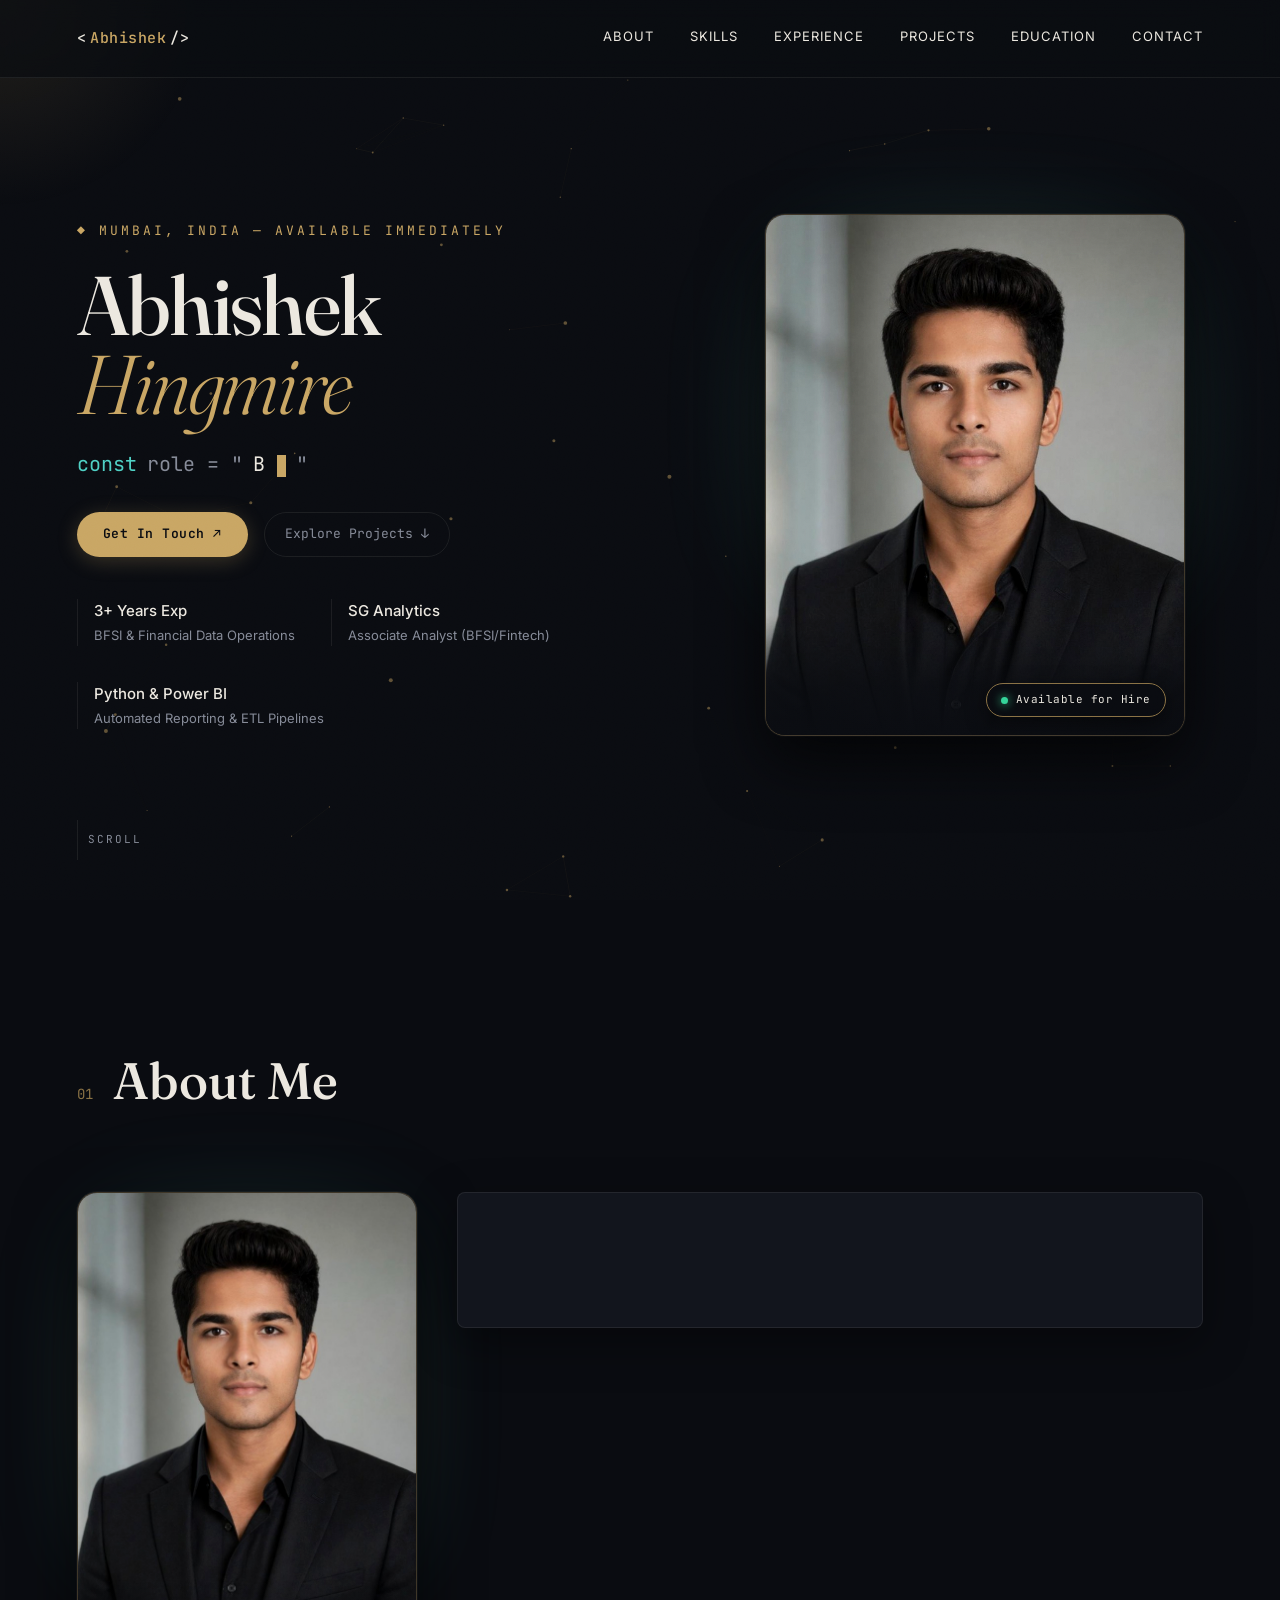
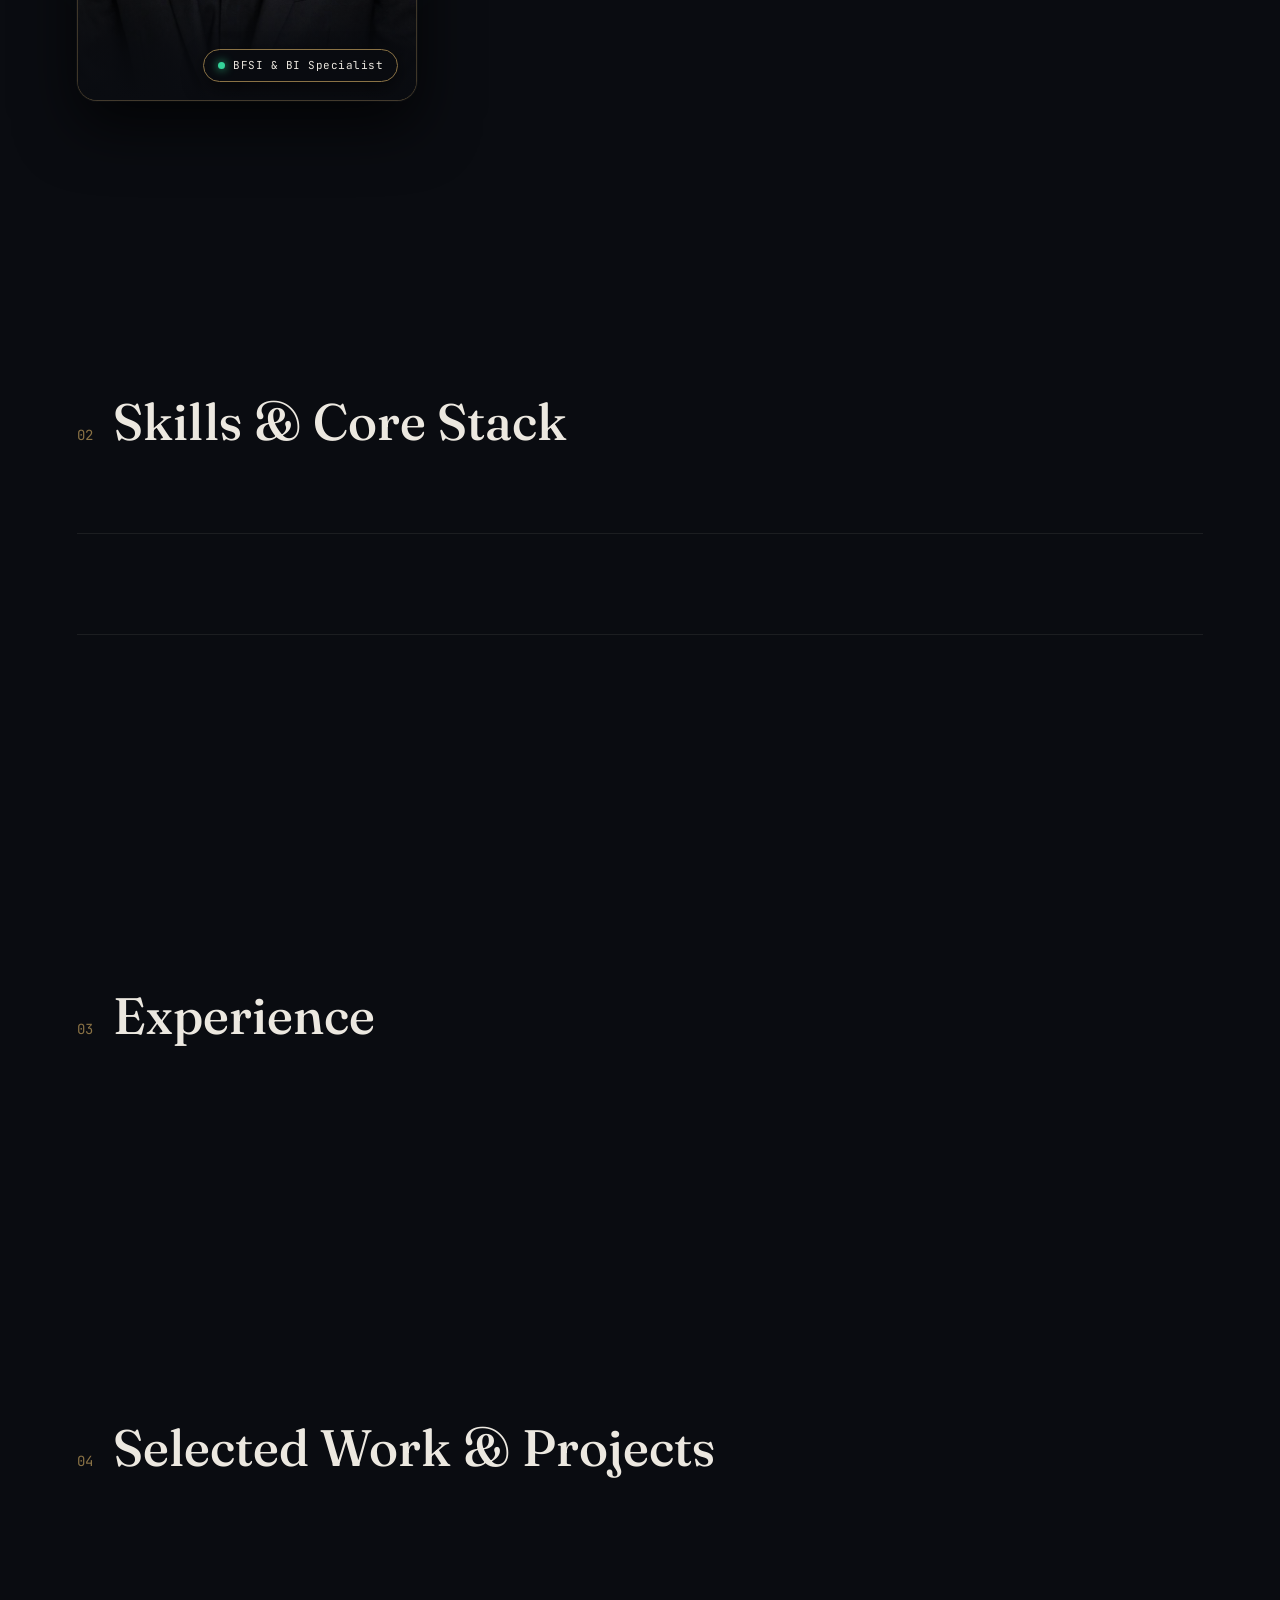
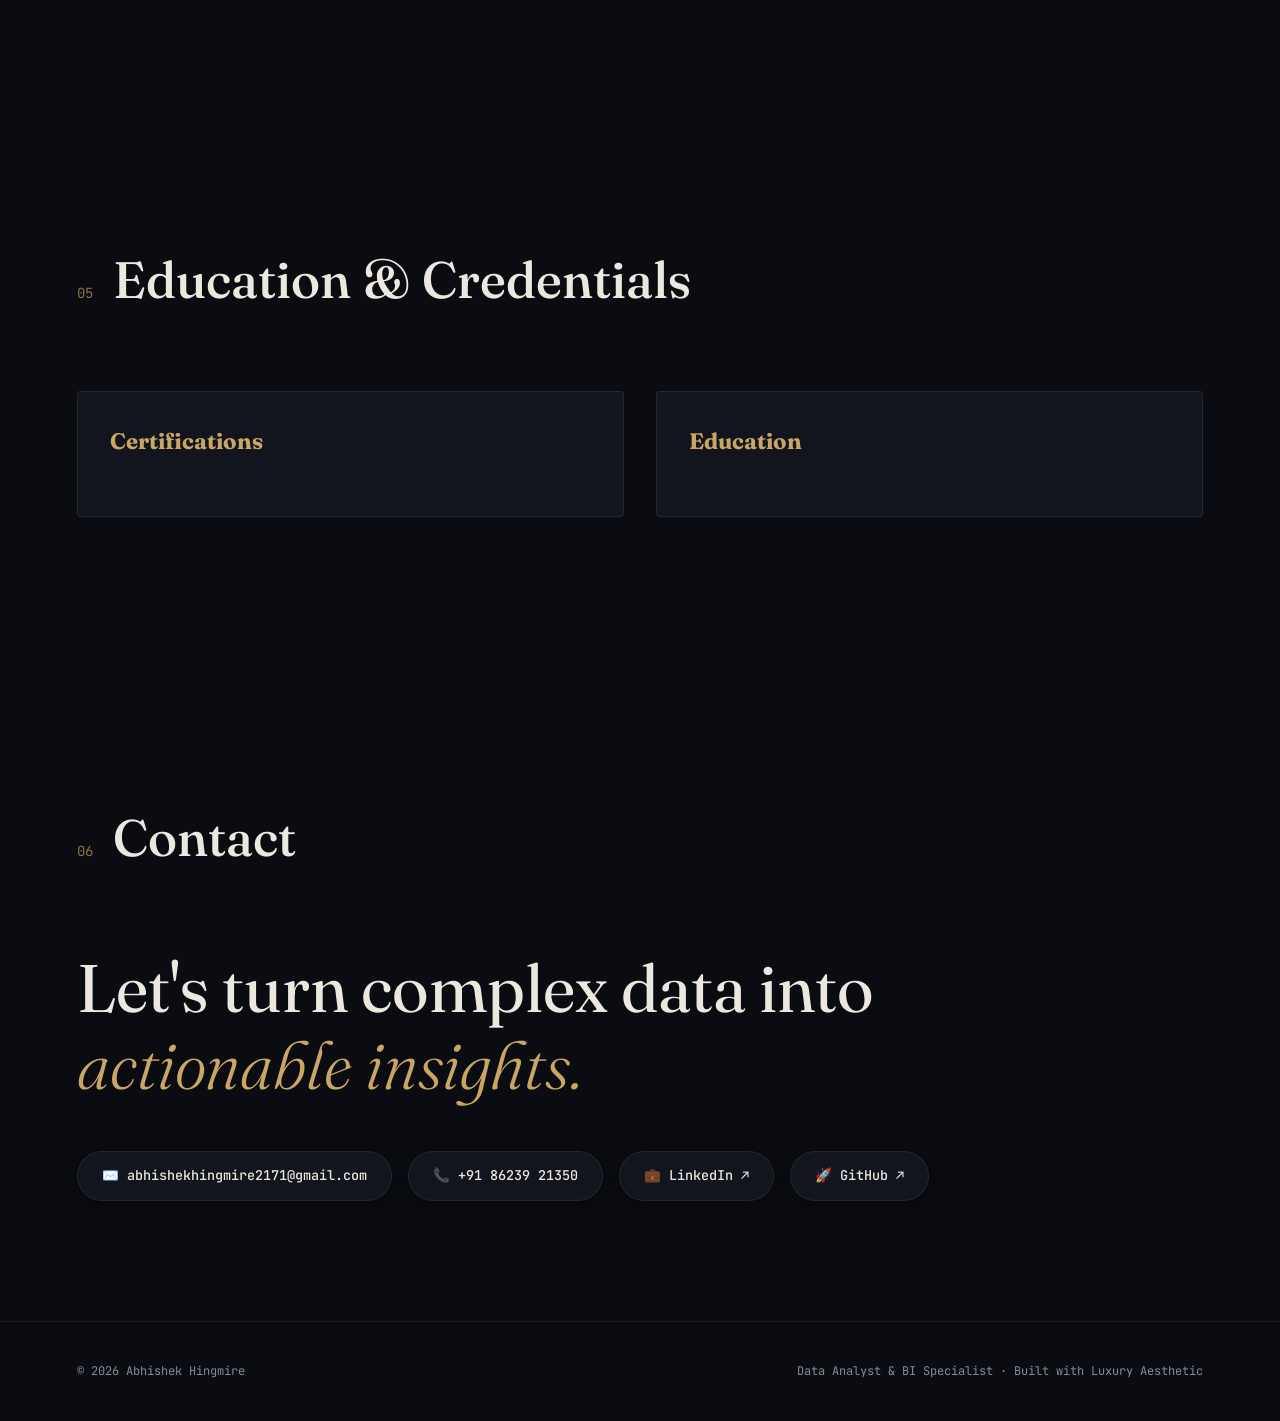
==== commit 33284e50: "Add files via upload" ====
--- a/index.html
+++ b/index.html
@@ -97,13 +97,8 @@
         </div>
       </div>
 
-      <!-- Middle: Narrative Bio -->
-      <div class="about-text reveal" id="about-text-container">
-        <!-- Injected via app.js -->
-      </div>
-
-      <!-- Right: Stat Cards (Stacked vertically one below another) -->
-      <div class="stats-column reveal-right" id="about-stats-container">
+      <!-- Right: Narrative Bio Card Box (Framing the text cleanly) -->
+      <div class="about-text about-card-box reveal" id="about-text-container">
         <!-- Injected via app.js -->
       </div>
     </div>
--- a/style.css
+++ b/style.css
@@ -623,7 +623,7 @@
 /* ABOUT SECTION */
 .about-grid {
   display: grid;
-  grid-template-columns: 340px 1.25fr 0.8fr;
+  grid-template-columns: 340px 1fr;
   gap: 40px;
   align-items: start;
 }
@@ -641,11 +641,30 @@
   max-width: 340px;
 }
 
-.about-text p {
-  font-size: 1.08rem;
+/* Luxurious Card Box Framing the About Narrative */
+.about-text {
+  background: var(--ink-2);
+  border: 1px solid var(--line);
+  border-radius: var(--radius-md);
+  padding: 36px 40px;
+  box-shadow: 0 15px 45px rgba(0, 0, 0, 0.4);
+  font-size: 1.05rem;
   line-height: 1.85;
   color: #cfcbc2;
-  margin-bottom: 22px;
+  white-space: pre-line; /* Preserves exact user formatting, line breaks, indentation */
+  transition: border-color 0.3s ease, box-shadow 0.3s ease;
+}
+
+.about-text:hover {
+  border-color: rgba(201, 166, 100, 0.25);
+  box-shadow: 0 20px 50px rgba(0, 0, 0, 0.5), 0 0 25px rgba(201, 166, 100, 0.05);
+}
+
+.about-text p {
+  font-size: 1.05rem;
+  line-height: 1.85;
+  color: #cfcbc2;
+  margin-bottom: 20px;
 }
 
 .about-text p:last-child {
@@ -1509,7 +1528,8 @@
 
 /* RESPONSIVE DESIGN FOR ALL DEVICES */
 @media (max-width: 1024px) {
-  .about-grid {
+  .about-grid,
+  .about-grid.no-stats {
     grid-template-columns: 1fr;
     gap: 40px;
   }
@@ -1526,10 +1546,15 @@
 }
 
 @media (max-width: 992px) {
+  .hero {
+    min-height: auto;
+    padding-top: 120px;
+    padding-bottom: 60px;
+  }
   .hero-inner {
     grid-template-columns: 1fr;
     gap: 40px;
-    margin-top: 80px;
+    margin-top: 0;
   }
   .hero-image-wrap {
     order: -1;
@@ -1540,6 +1565,10 @@
   }
   .hero-meta {
     gap: 20px;
+    margin-top: 36px;
+  }
+  .scroll-cue {
+    display: none;
   }
 }
 
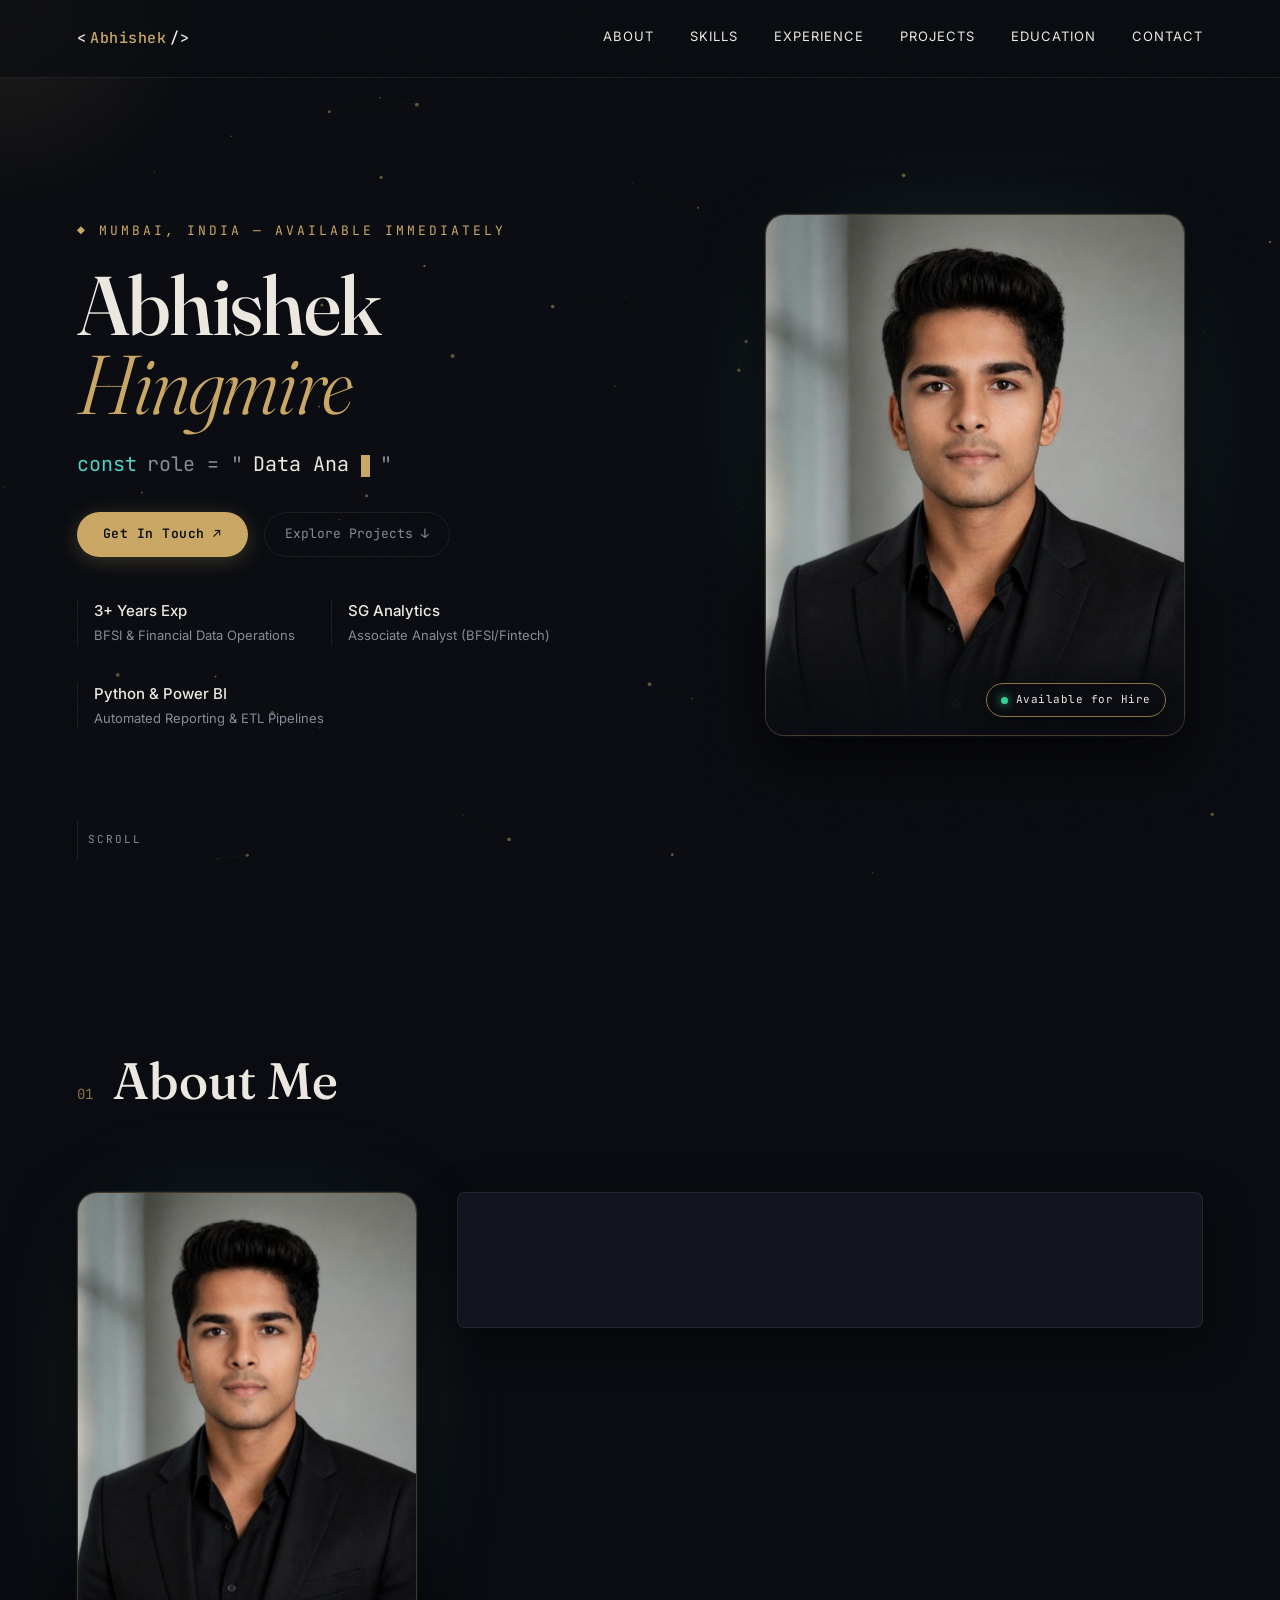
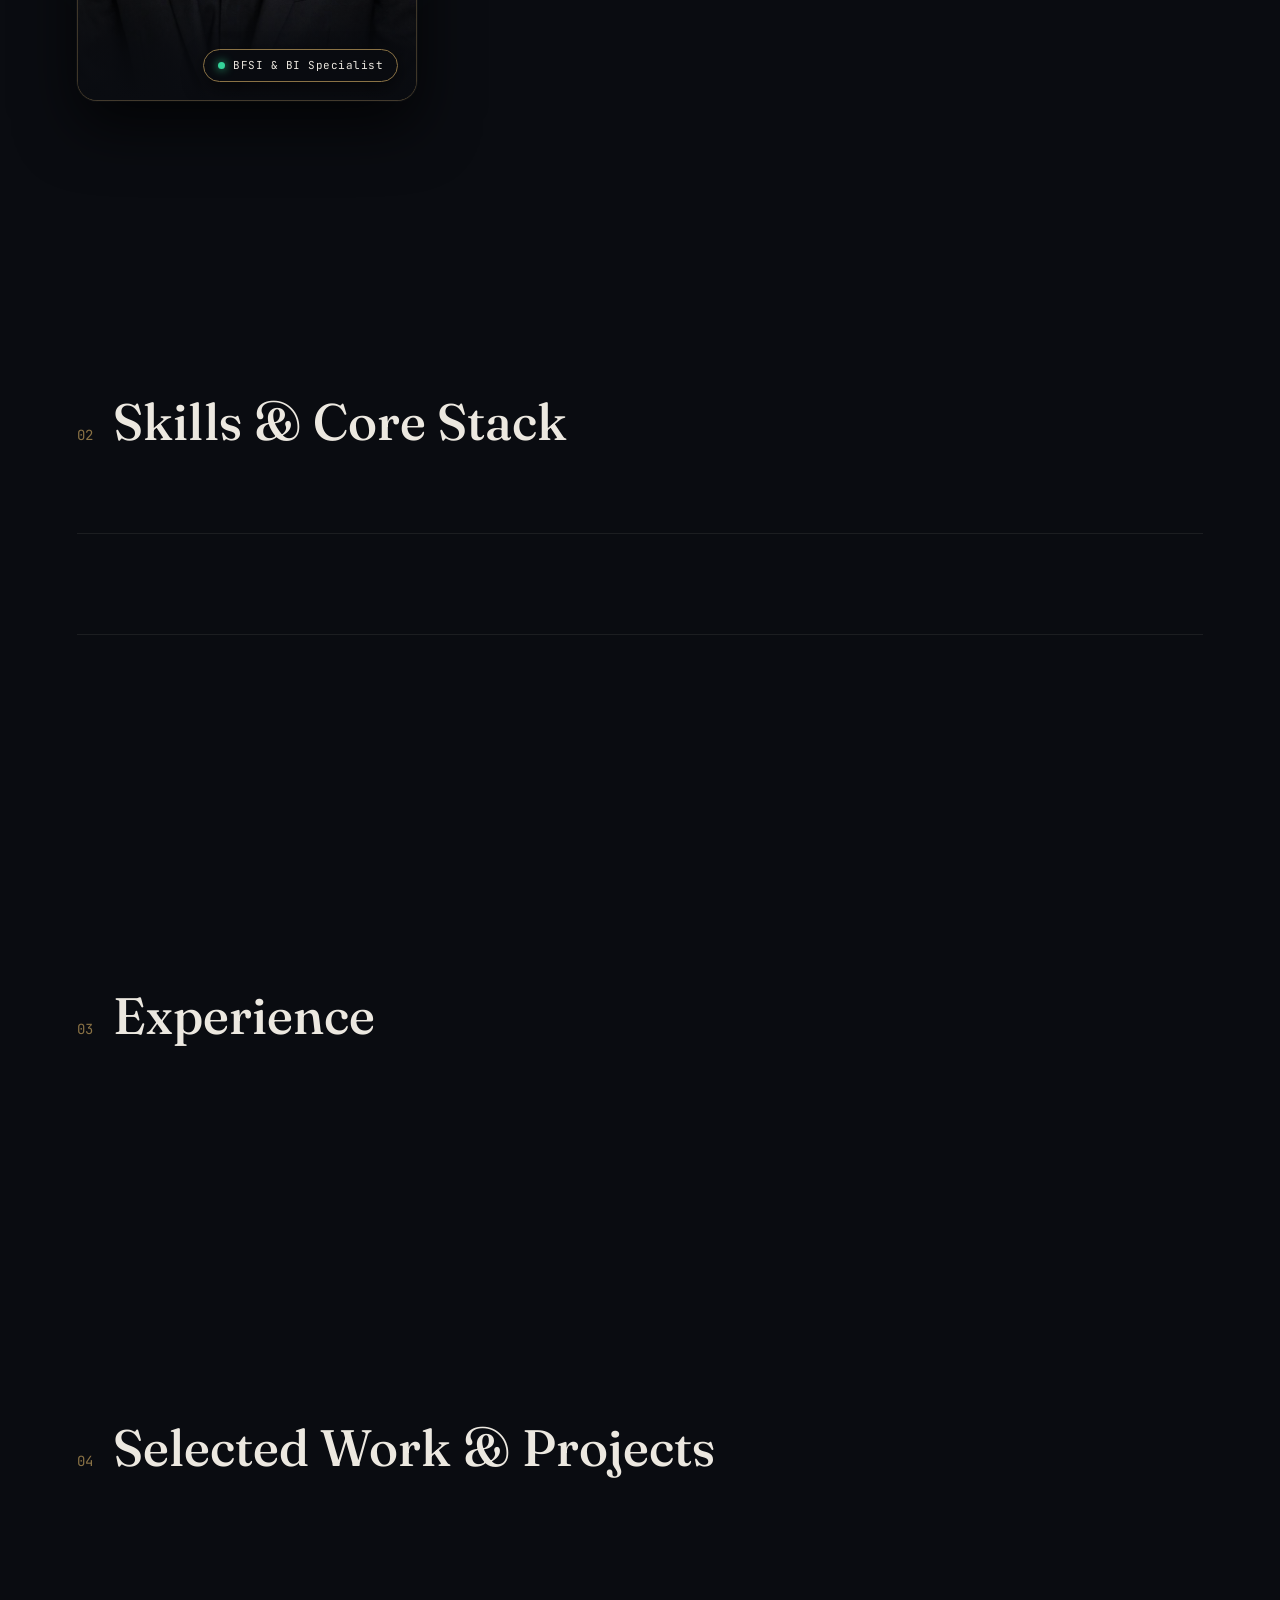
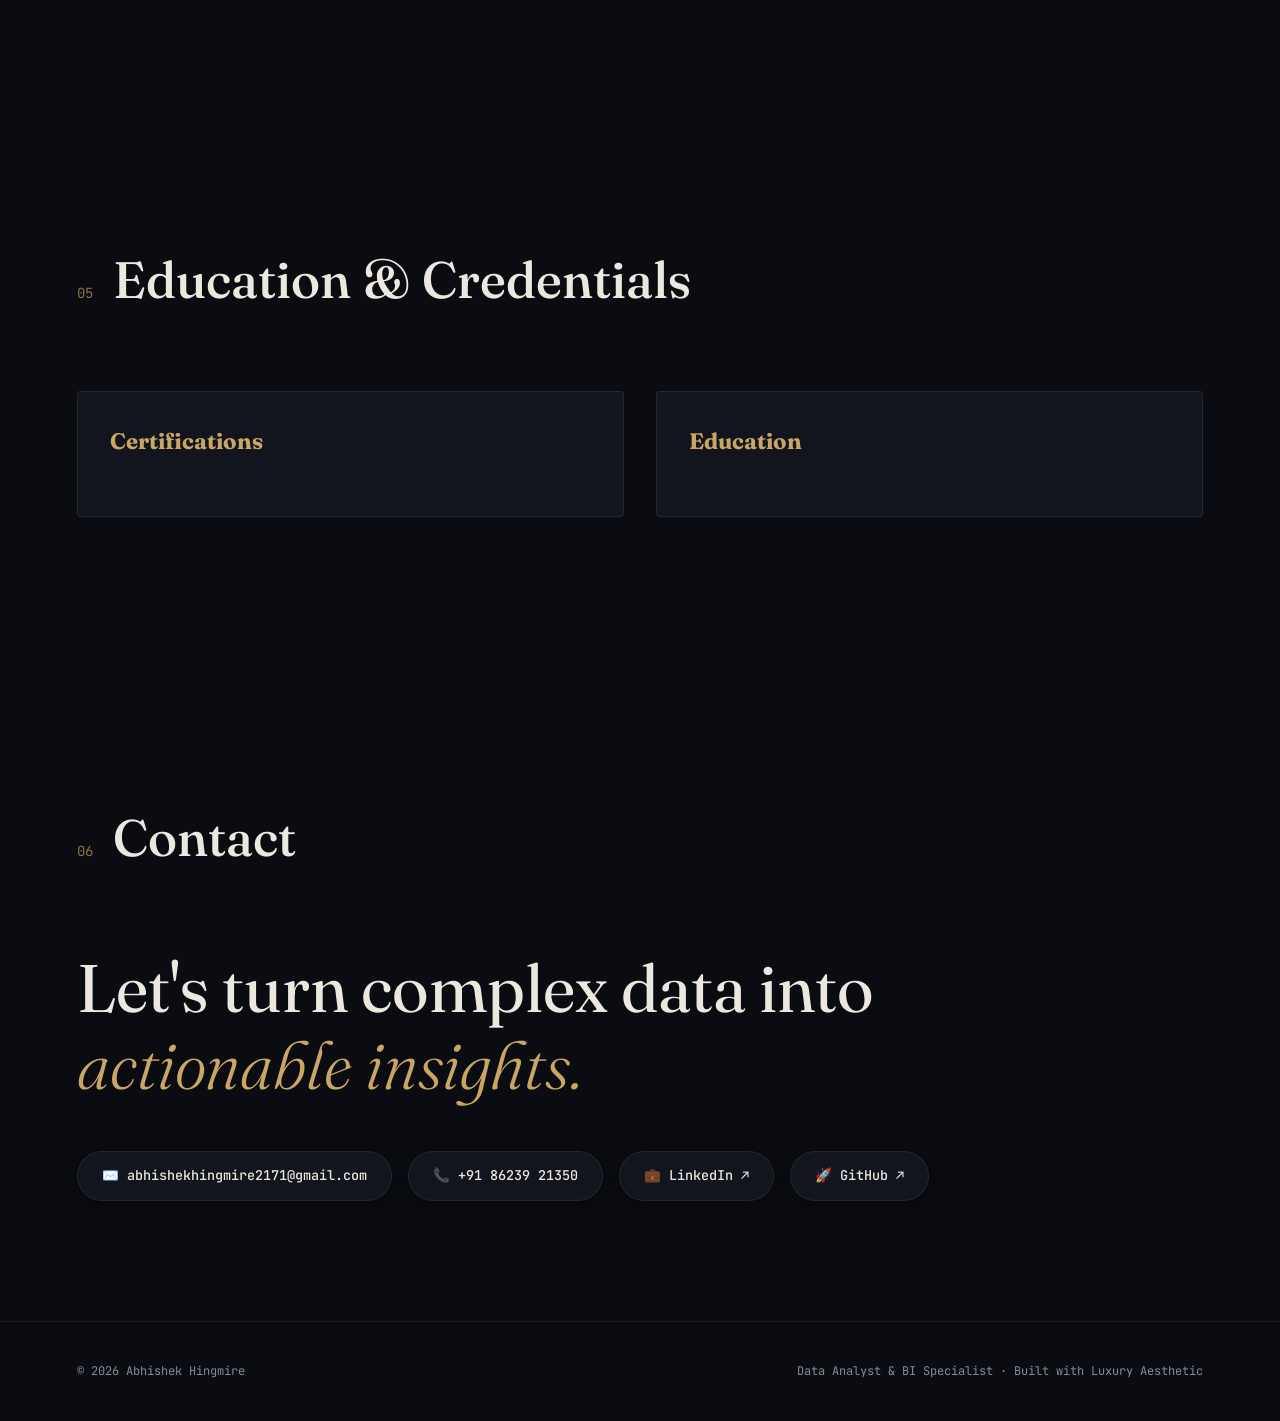
==== commit 3f651356: "Add files via upload" ====
--- a/index.html
+++ b/index.html
@@ -248,7 +248,10 @@
     </div>
   </div>
 
-  <!-- SCRIPTS -->
+  <!-- FIREBASE CLOUD SYNC & SCRIPTS -->
+  <script src="https://www.gstatic.com/firebasejs/10.12.0/firebase-app-compat.js"></script>
+  <script src="https://www.gstatic.com/firebasejs/10.12.0/firebase-firestore-compat.js"></script>
+  <script src="firebase-config.js"></script>
   <script src="data.js"></script>
   <script src="app.js"></script>
 </body>
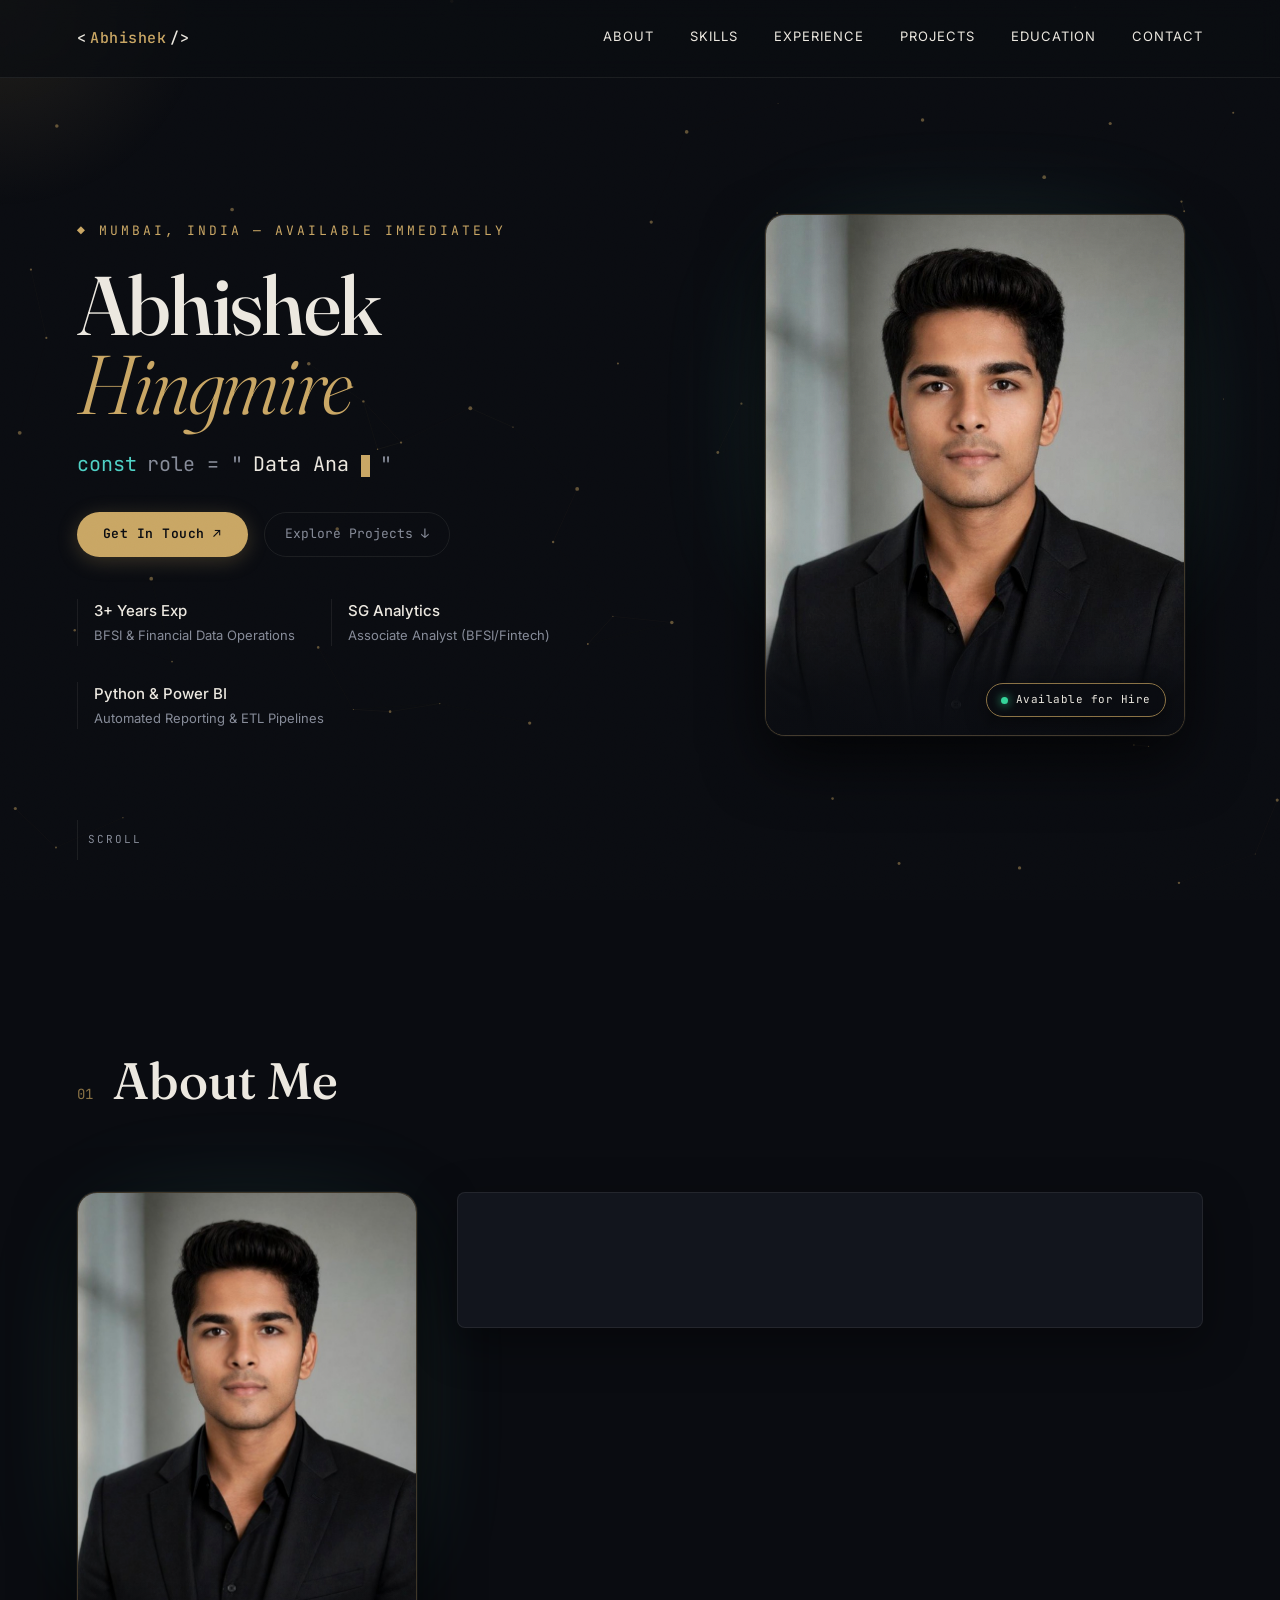
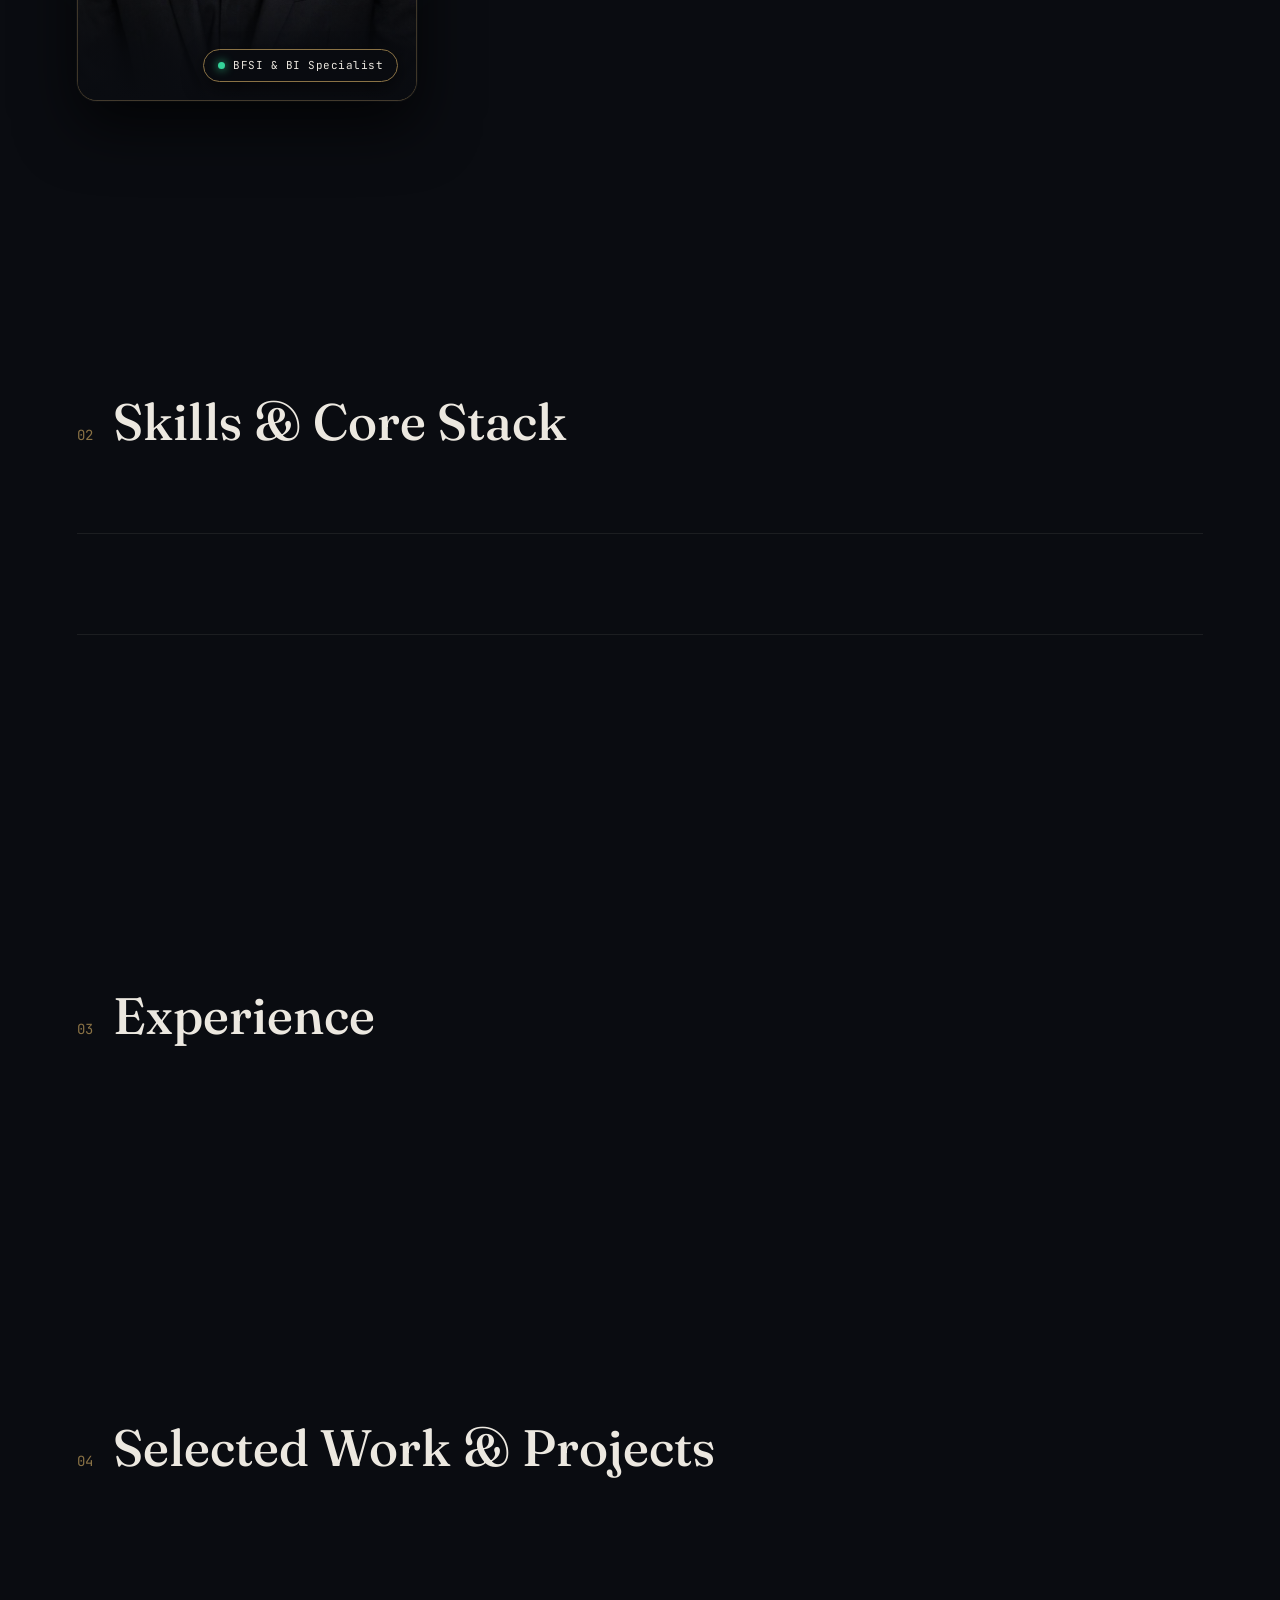
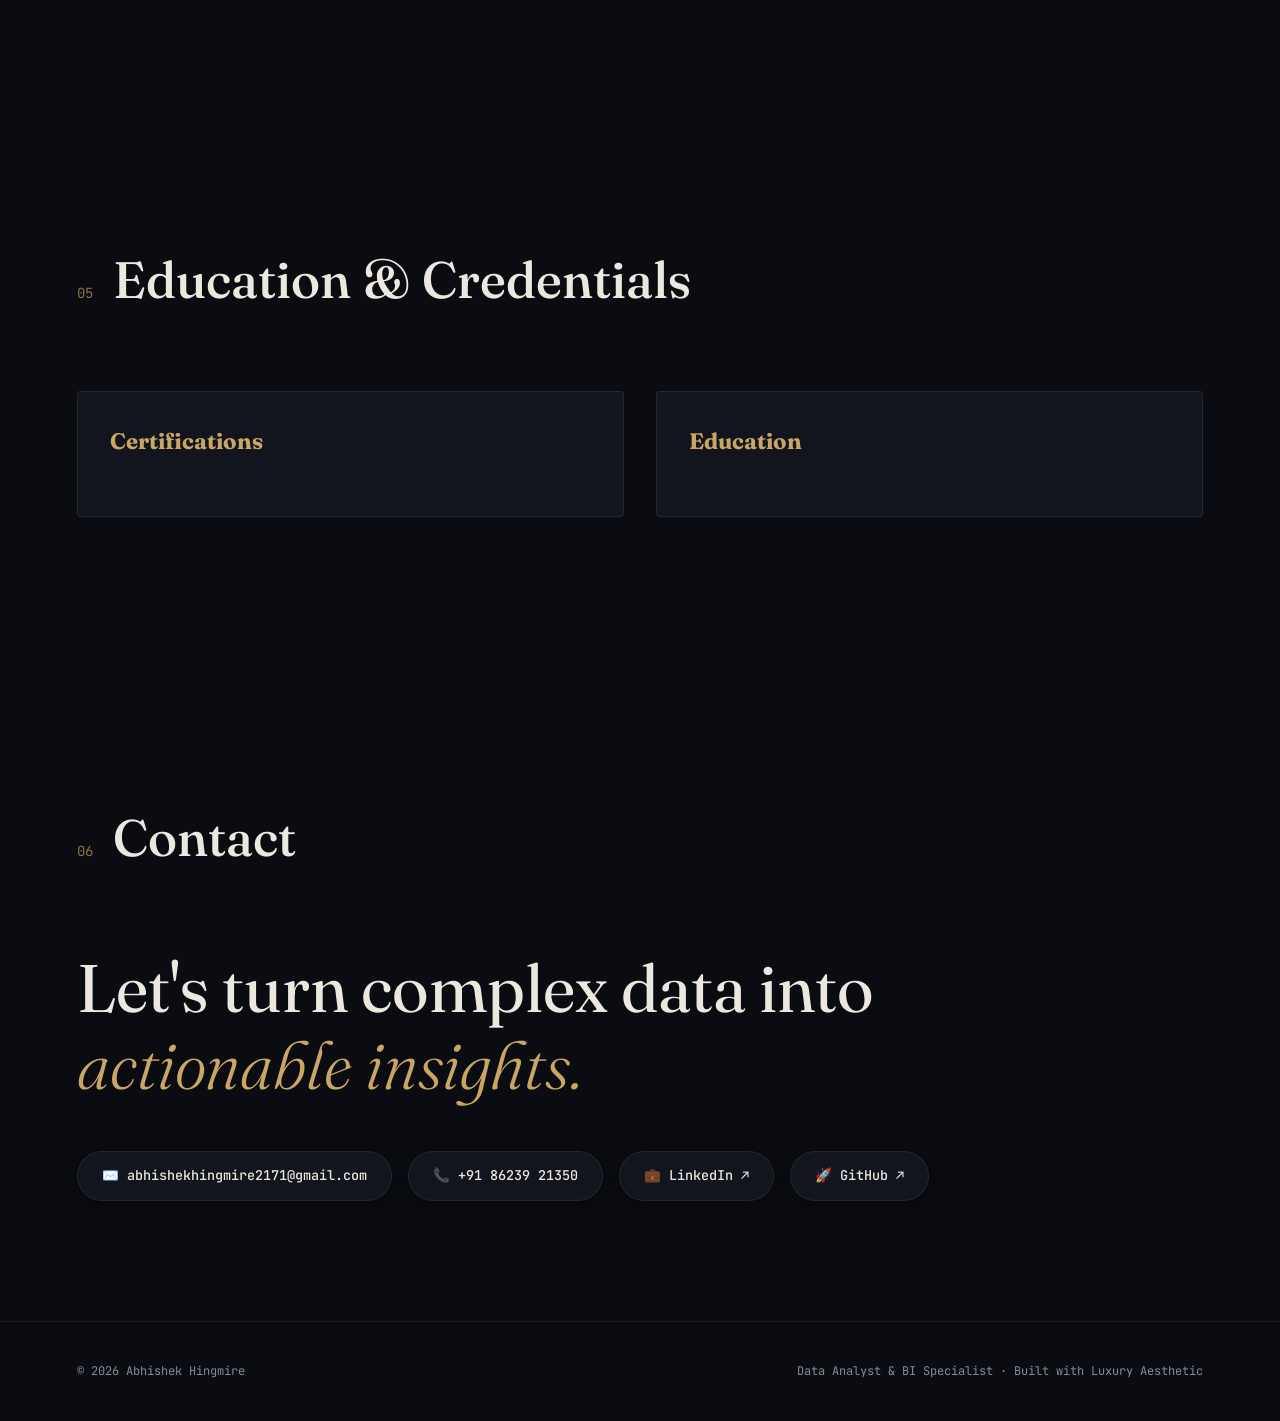
==== commit cad09931: "Add files via upload" ====
--- a/index.html
+++ b/index.html
@@ -251,8 +251,8 @@
   <!-- FIREBASE CLOUD SYNC & SCRIPTS -->
   <script src="https://www.gstatic.com/firebasejs/10.12.0/firebase-app-compat.js"></script>
   <script src="https://www.gstatic.com/firebasejs/10.12.0/firebase-firestore-compat.js"></script>
-  <script src="firebase-config.js"></script>
-  <script src="data.js"></script>
-  <script src="app.js"></script>
+  <script src="firebase-config.js?v=2.2"></script>
+  <script src="data.js?v=2.2"></script>
+  <script src="app.js?v=2.2"></script>
 </body>
 </html>
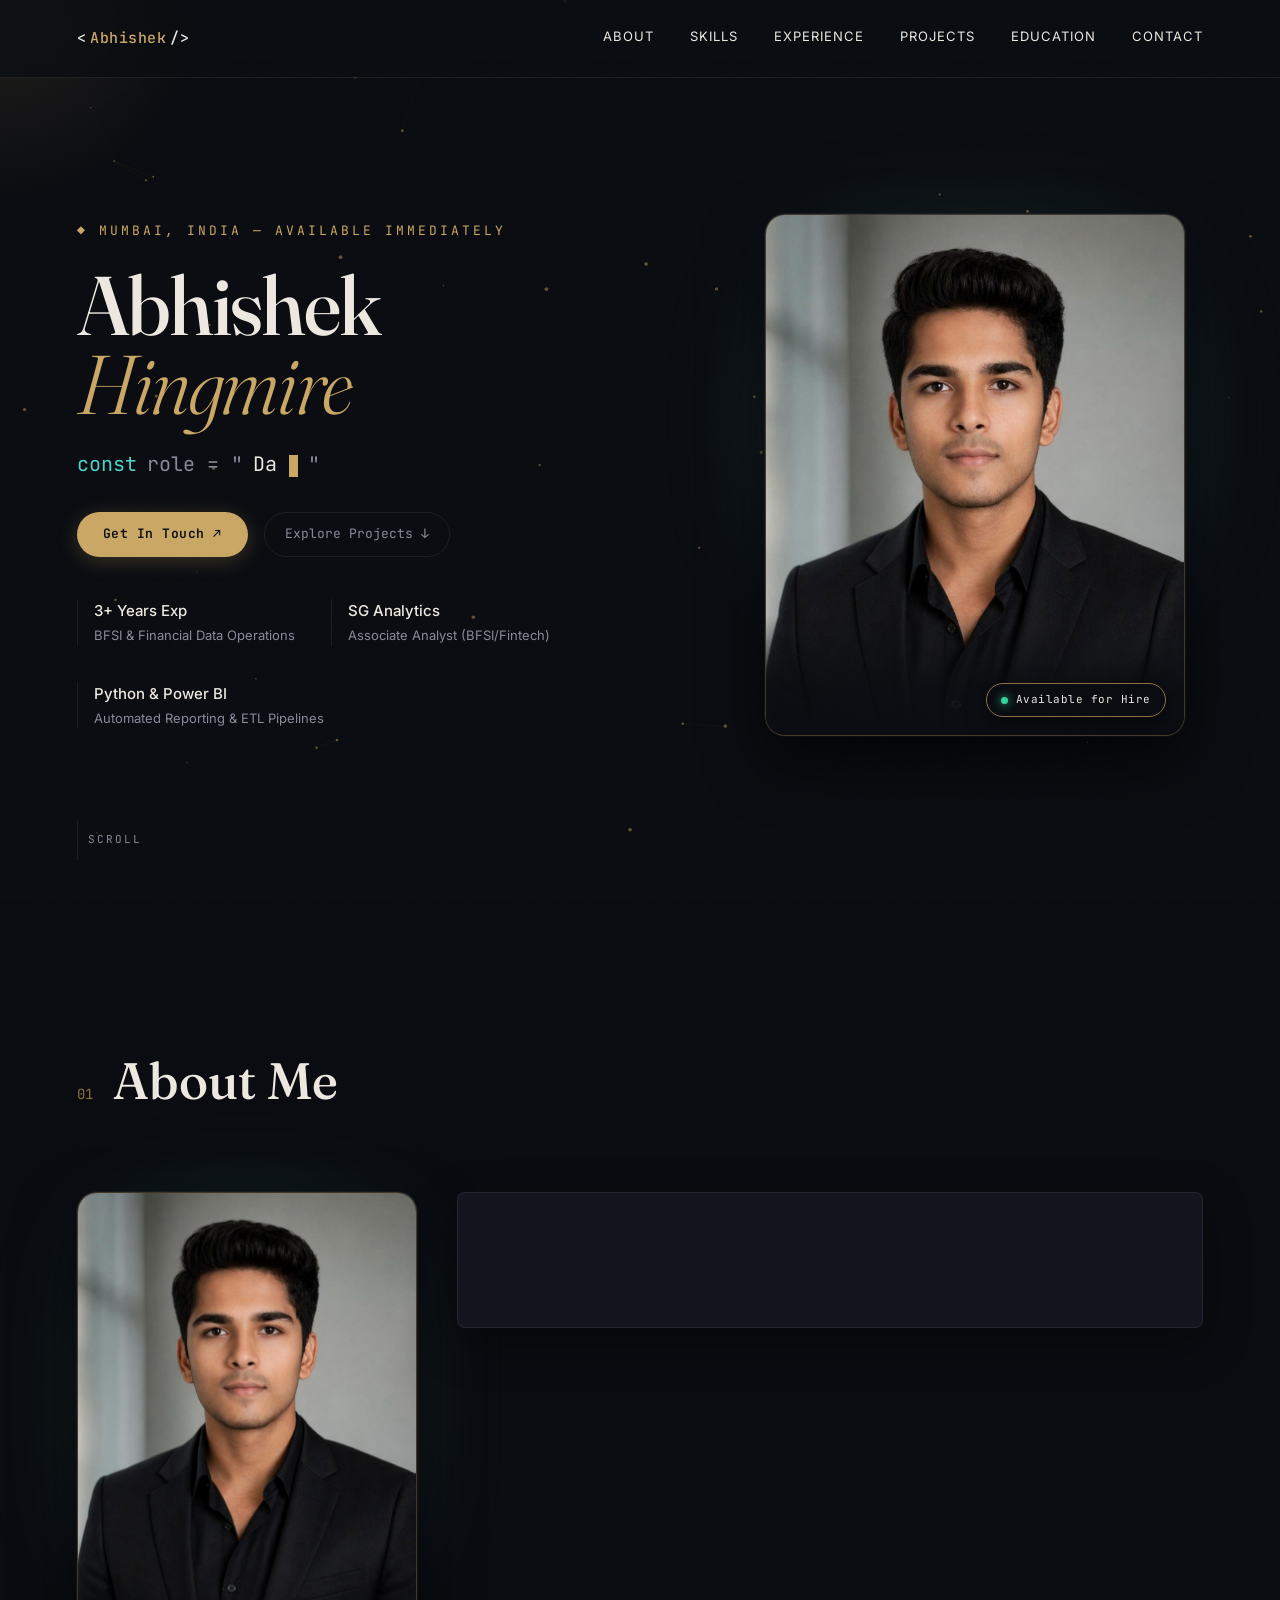
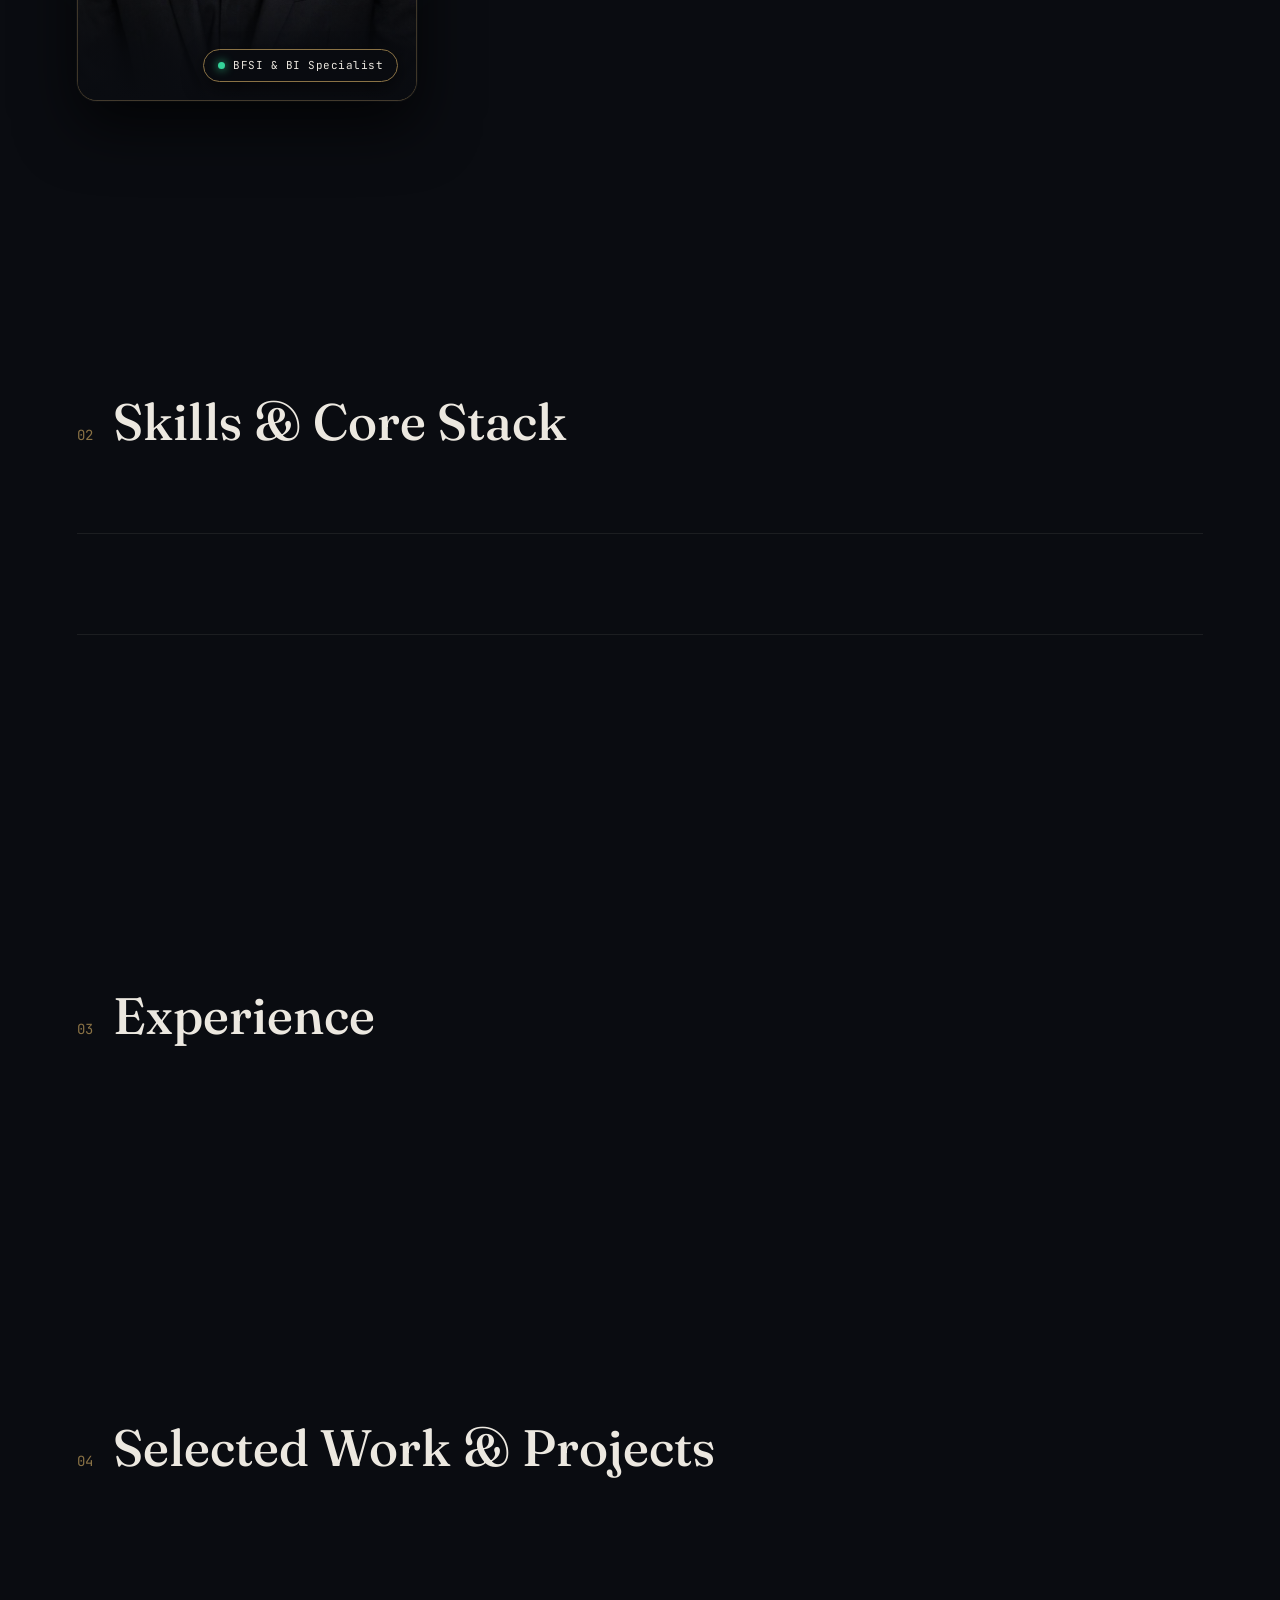
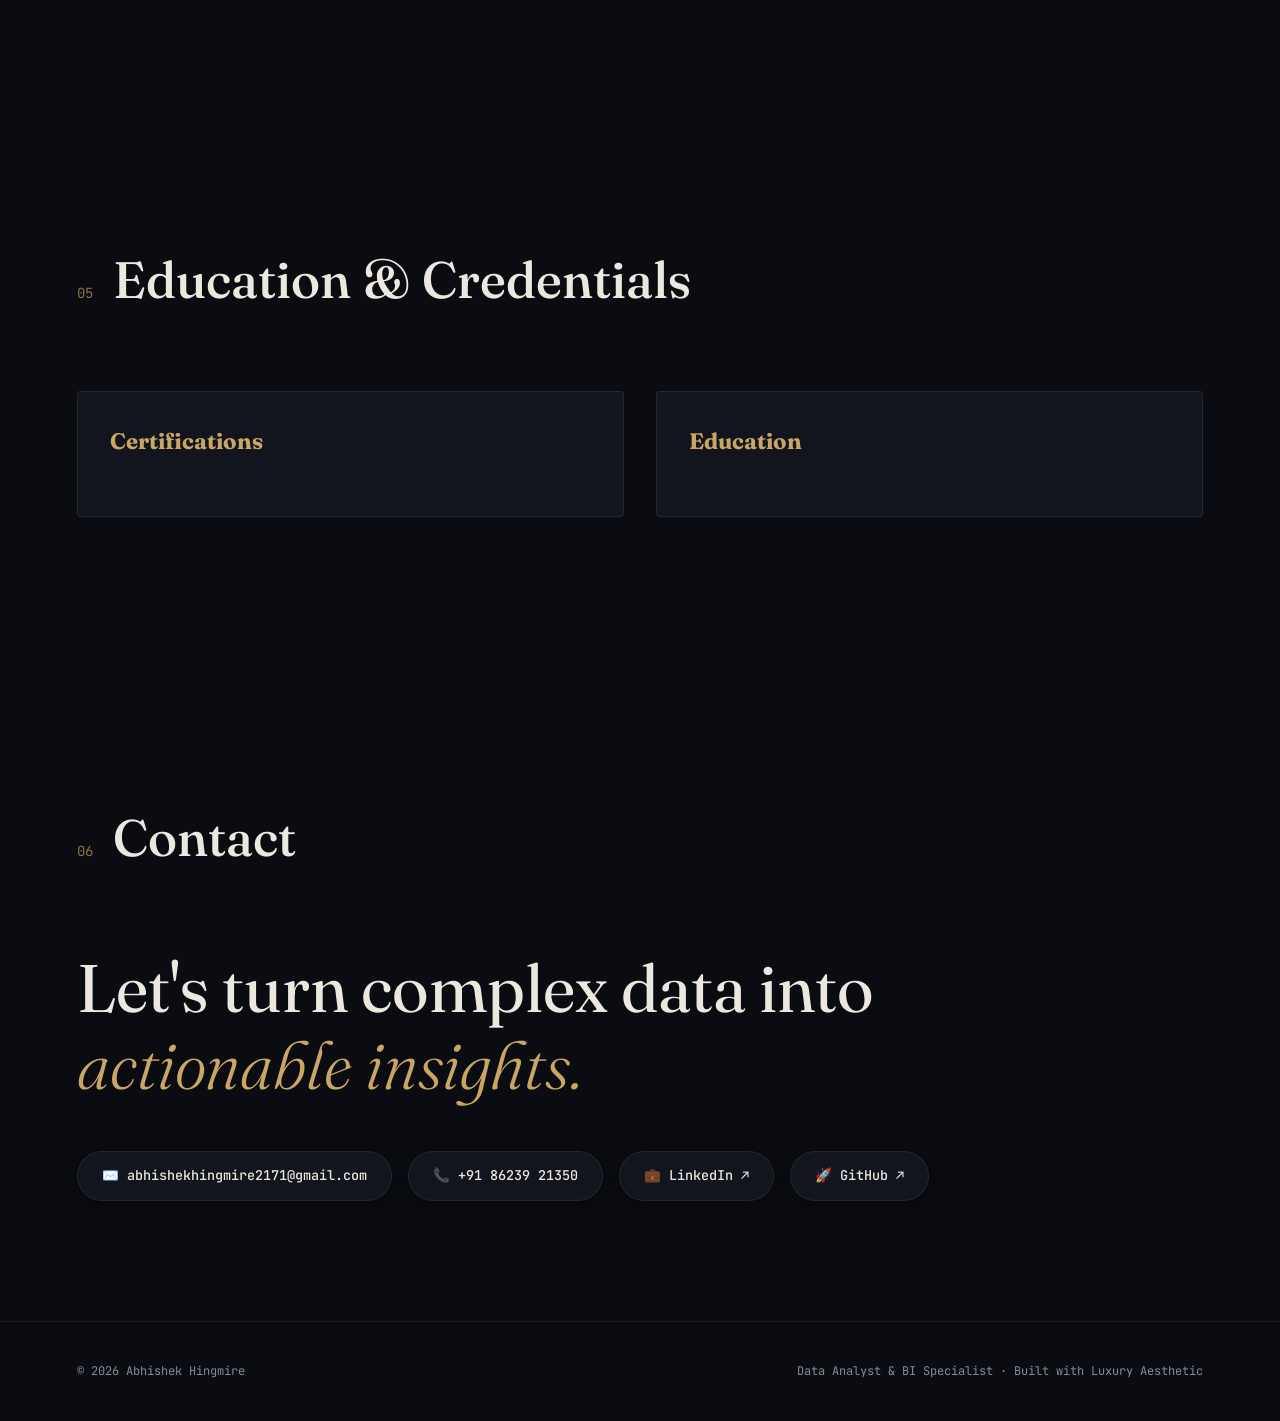
==== commit dd3a8889: "Add files via upload" ====
--- a/index.html
+++ b/index.html
@@ -251,8 +251,8 @@
   <!-- FIREBASE CLOUD SYNC & SCRIPTS -->
   <script src="https://www.gstatic.com/firebasejs/10.12.0/firebase-app-compat.js"></script>
   <script src="https://www.gstatic.com/firebasejs/10.12.0/firebase-firestore-compat.js"></script>
-  <script src="firebase-config.js?v=2.2"></script>
-  <script src="data.js?v=2.2"></script>
-  <script src="app.js?v=2.2"></script>
+  <script src="firebase-config.js?v=2.3"></script>
+  <script src="data.js?v=2.3"></script>
+  <script src="app.js?v=2.3"></script>
 </body>
 </html>
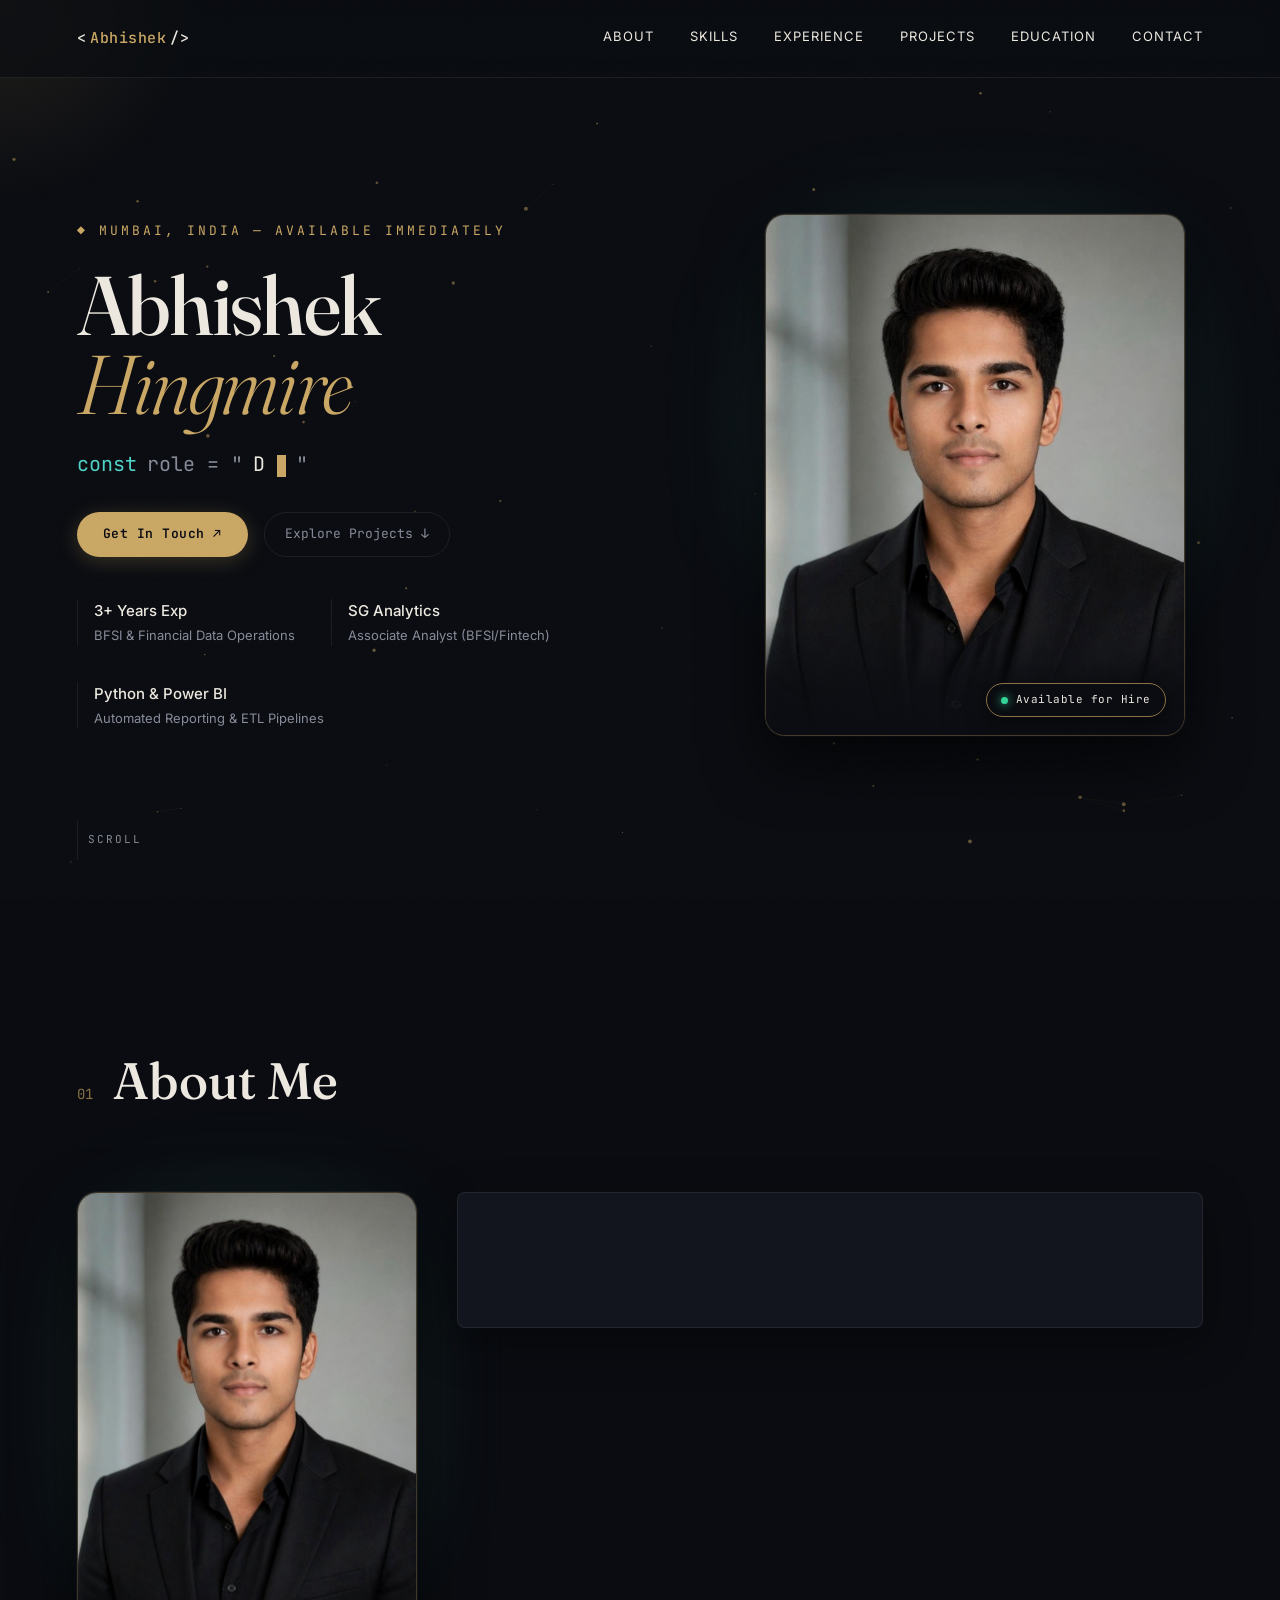
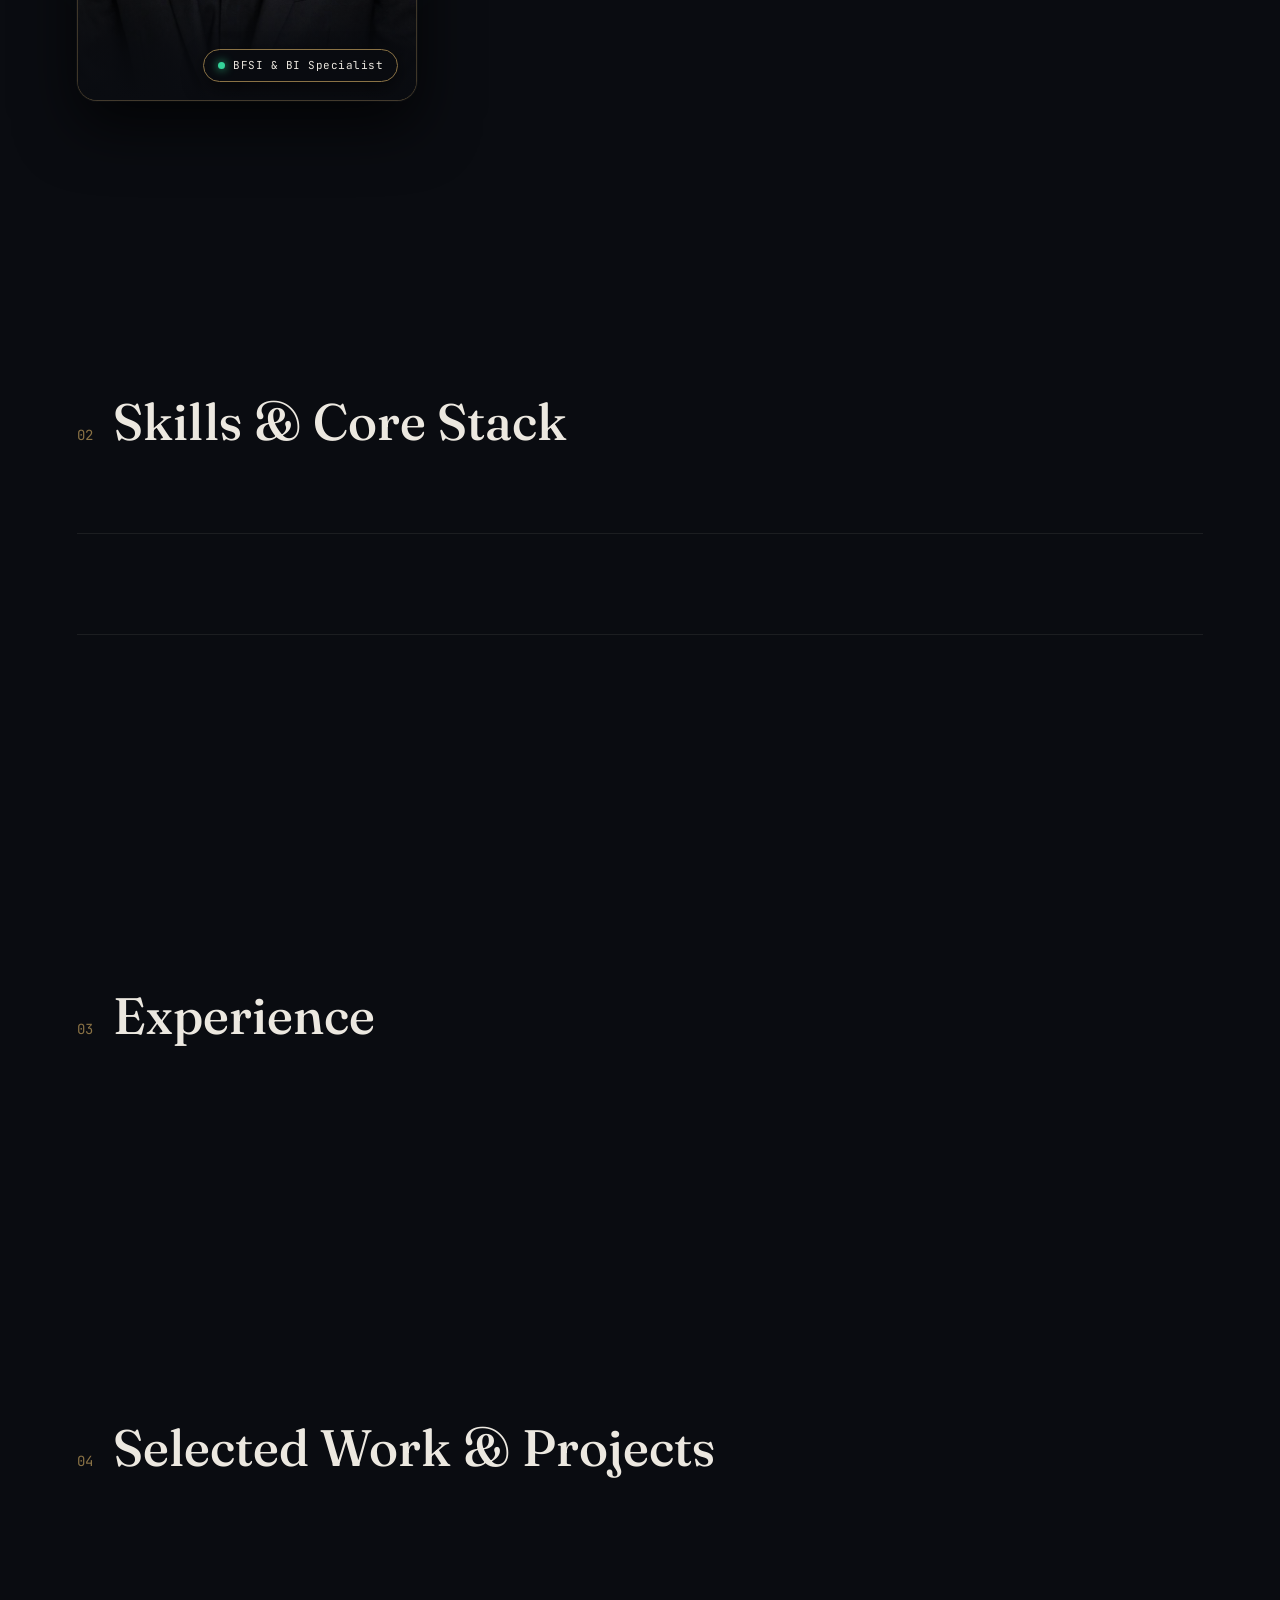
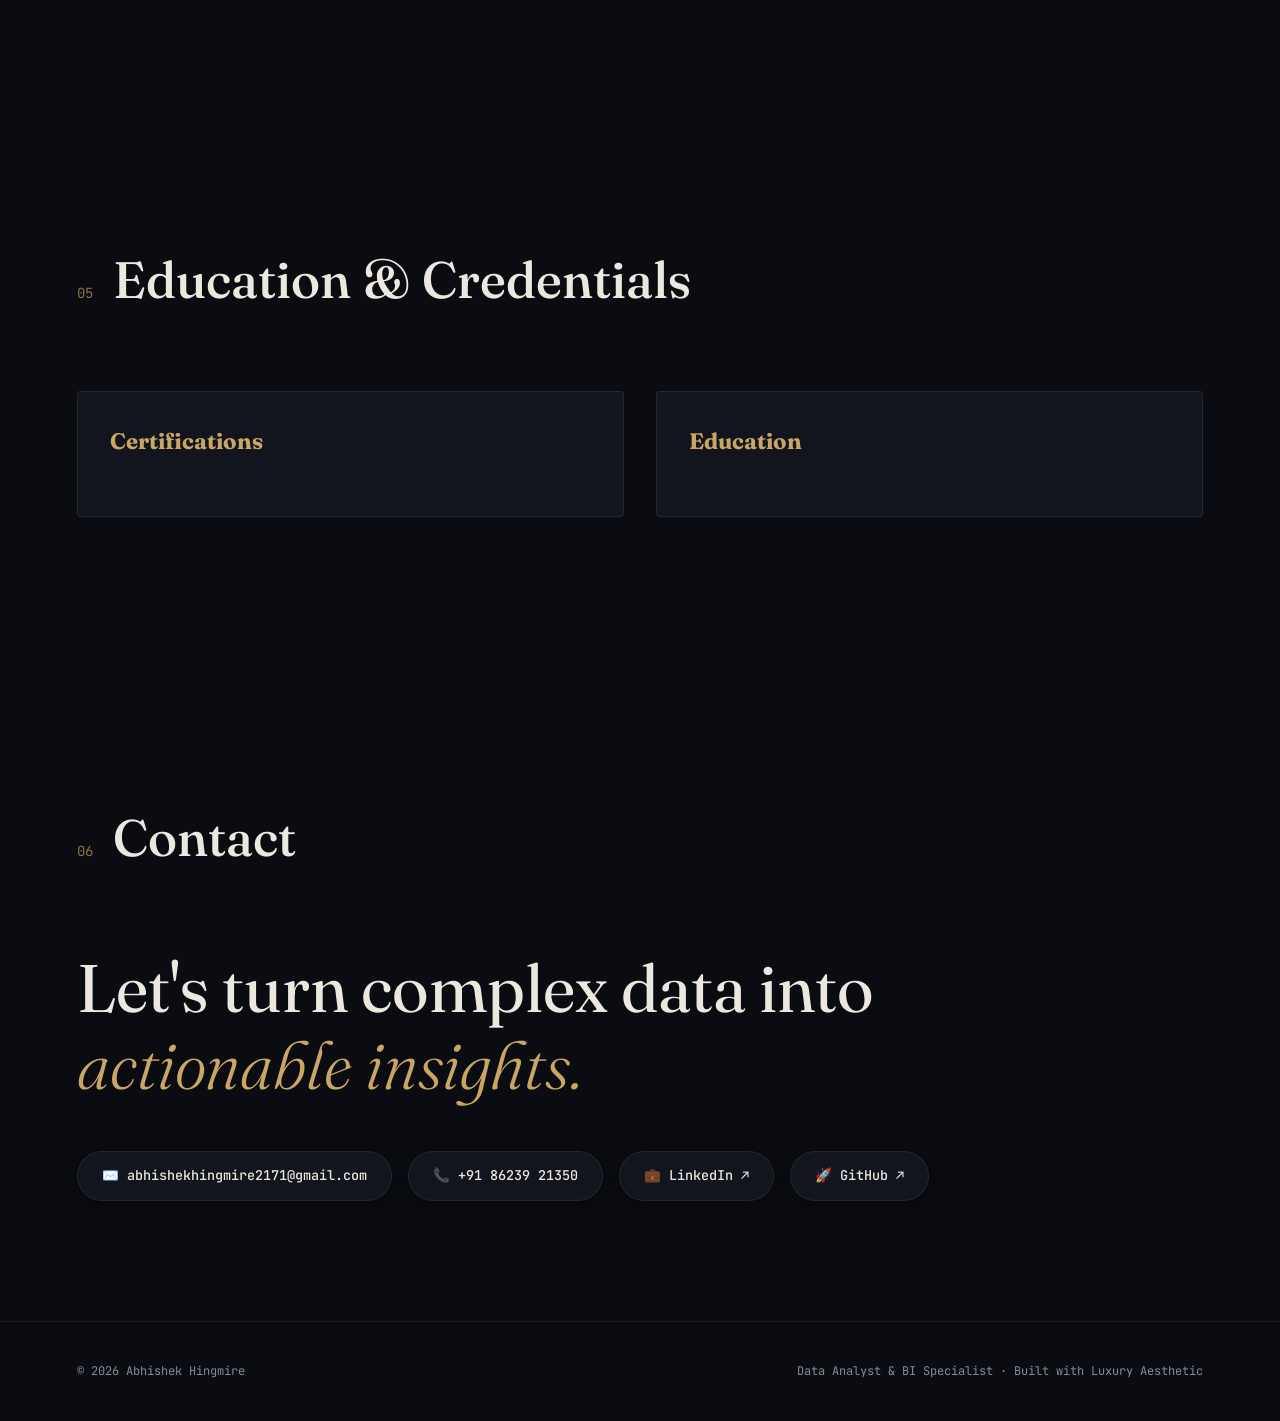
==== commit 4accca06: "Add files via upload" ====
--- a/index.html
+++ b/index.html
@@ -8,7 +8,7 @@
   <link rel="preconnect" href="https://fonts.googleapis.com">
   <link rel="preconnect" href="https://fonts.gstatic.com" crossorigin>
   <link href="https://fonts.googleapis.com/css2?family=Fraunces:ital,opsz,wght@0,9..144,300;0,9..144,500;0,9..144,600;1,9..144,400&family=Inter:wght@300;400;500;600;700&family=JetBrains+Mono:wght@400;500&display=swap" rel="stylesheet">
-  <link rel="stylesheet" href="style.css">
+  <link rel="stylesheet" href="style.css?v=2.4">
 </head>
 <body>
 
@@ -251,8 +251,8 @@
   <!-- FIREBASE CLOUD SYNC & SCRIPTS -->
   <script src="https://www.gstatic.com/firebasejs/10.12.0/firebase-app-compat.js"></script>
   <script src="https://www.gstatic.com/firebasejs/10.12.0/firebase-firestore-compat.js"></script>
-  <script src="firebase-config.js?v=2.3"></script>
-  <script src="data.js?v=2.3"></script>
-  <script src="app.js?v=2.3"></script>
+  <script src="firebase-config.js?v=2.4"></script>
+  <script src="data.js?v=2.4"></script>
+  <script src="app.js?v=2.4"></script>
 </body>
 </html>
--- a/style.css
+++ b/style.css
@@ -1312,9 +1312,17 @@
 }
 
 .modal-desc {
-  color: #a0a6b5;
-  font-size: 1rem;
-  line-height: 1.75;
+  background: rgba(18, 21, 29, 0.45);
+  backdrop-filter: blur(12px);
+  -webkit-backdrop-filter: blur(12px);
+  border: 1px solid var(--line);
+  border-radius: var(--radius-md);
+  padding: 24px 28px;
+  color: #cfcbc2;
+  font-size: 0.98rem;
+  line-height: 1.8;
+  white-space: pre-line; /* Preserves exact formatting, newlines, and list structure */
+  box-shadow: inset 0 2px 8px rgba(0, 0, 0, 0.2);
 }
 
 .modal-footer-actions {
